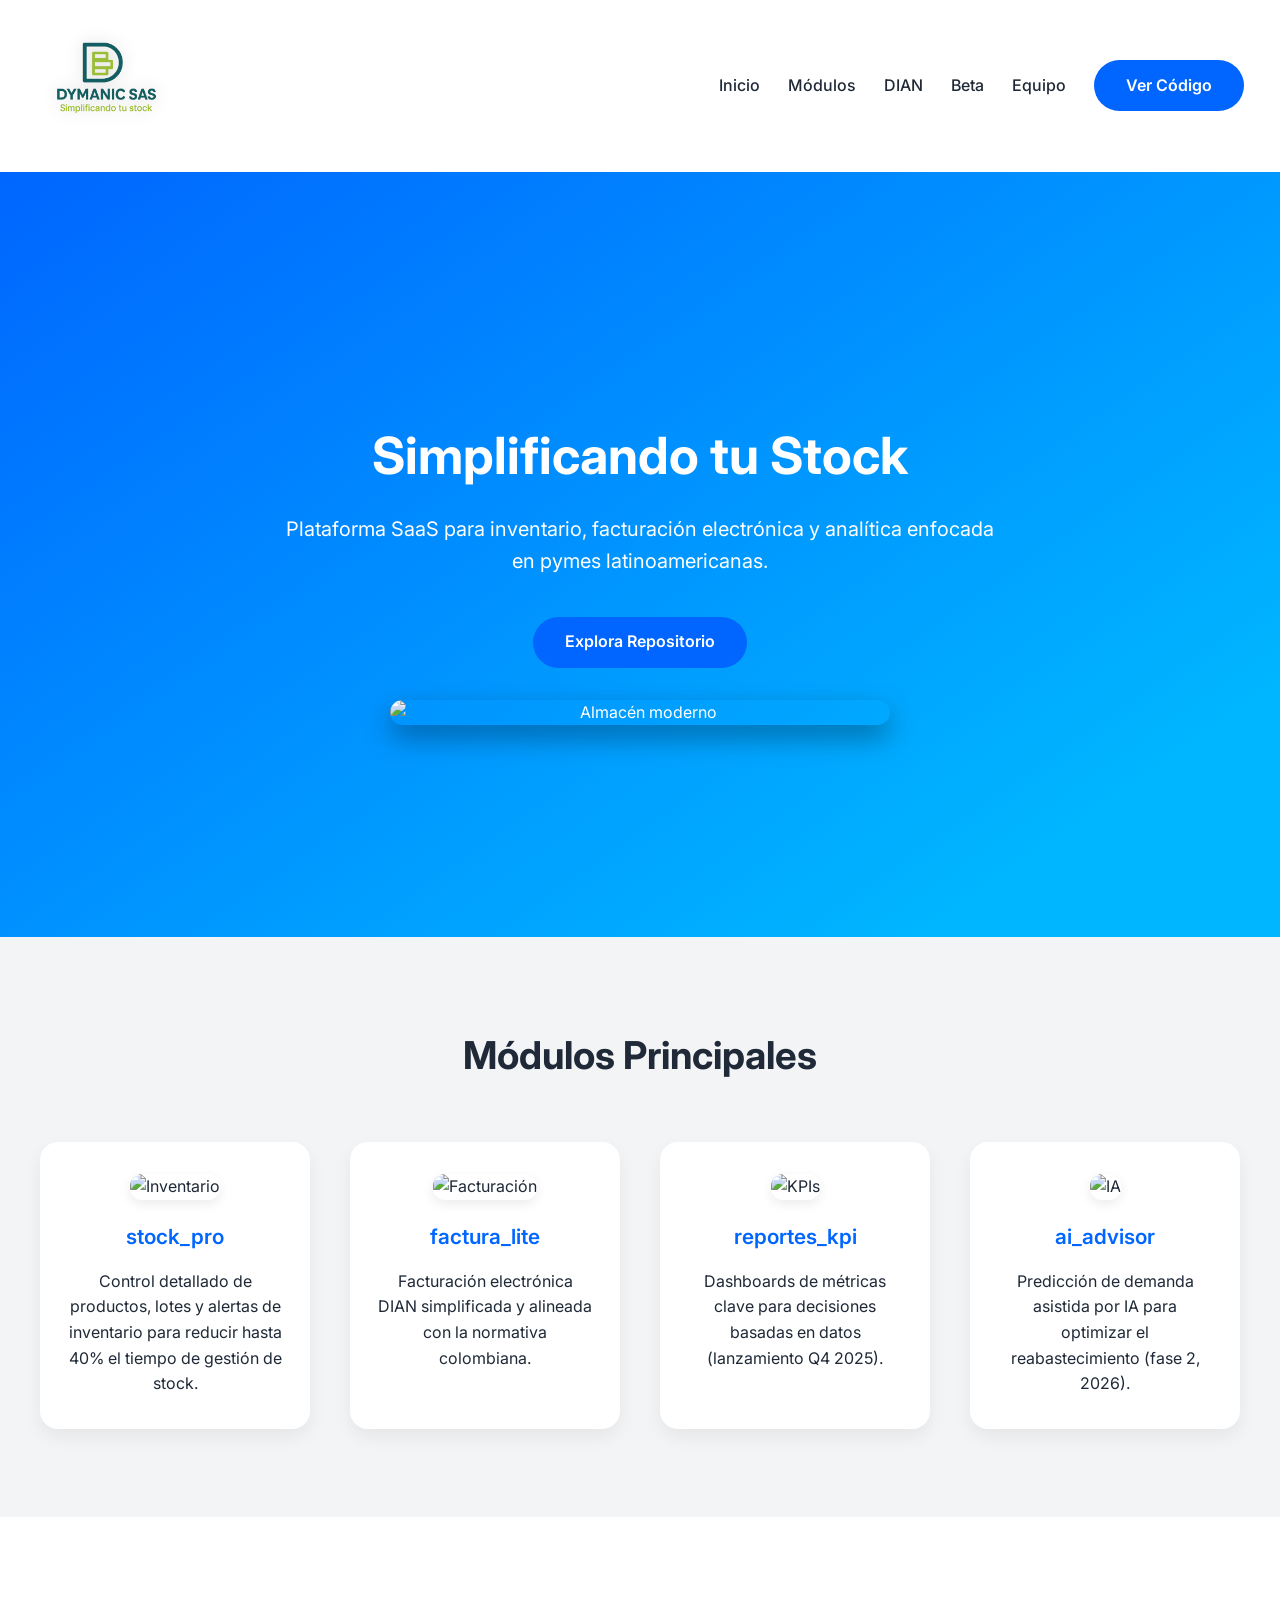
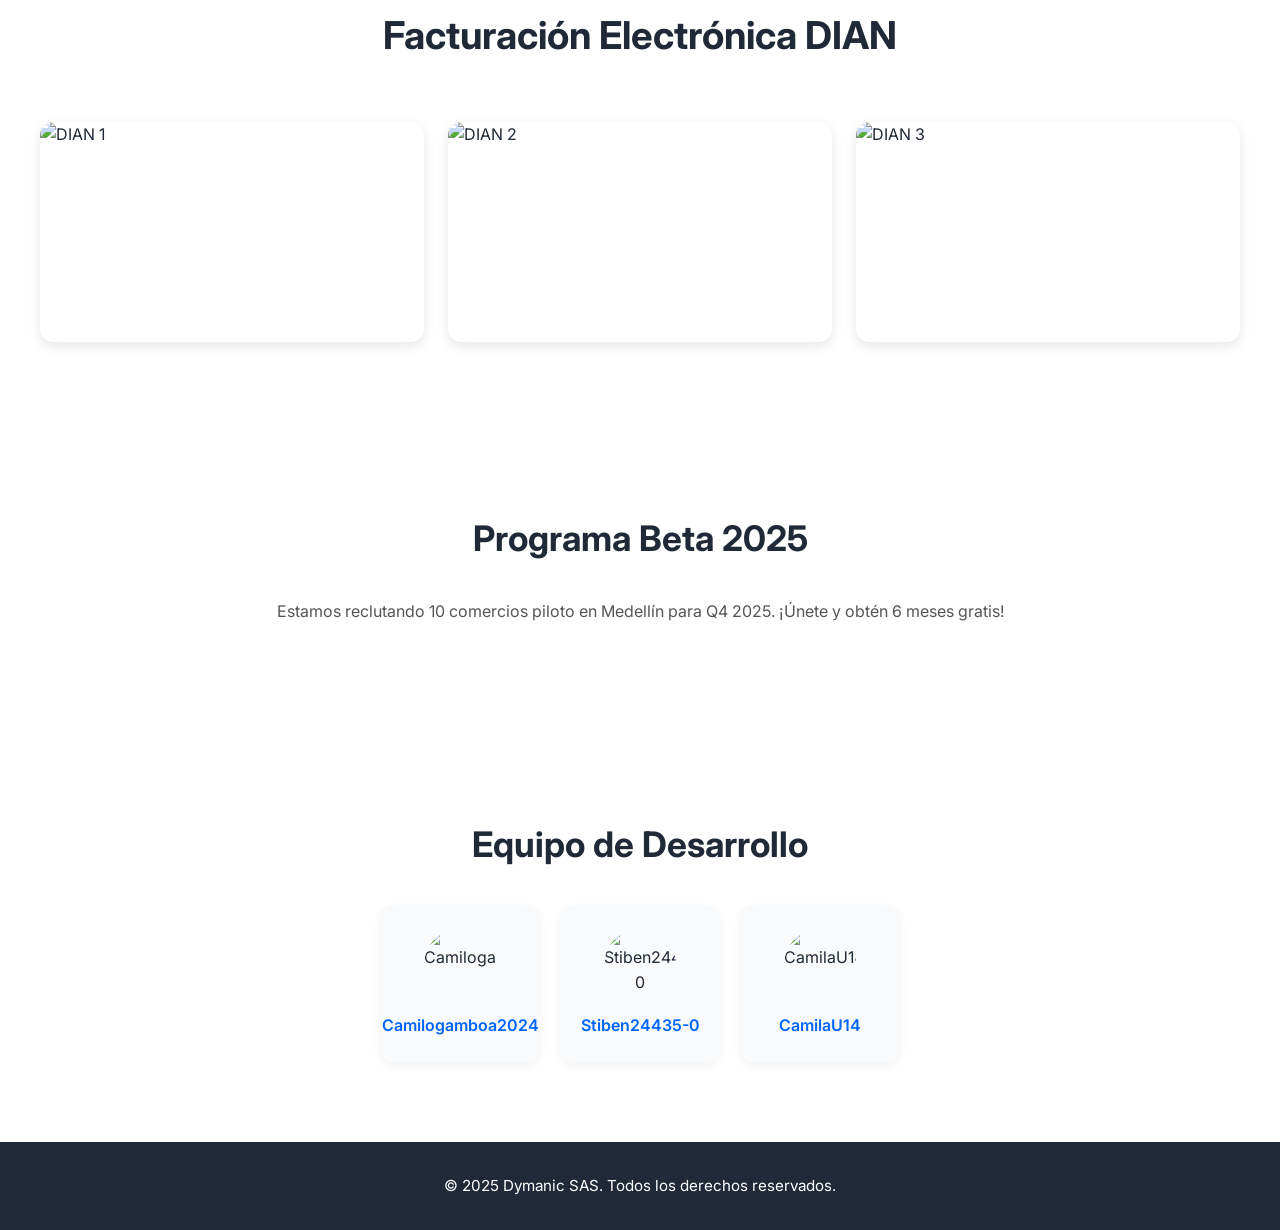
==== principal.html @ a422779e "Versión inicial de la web – despliegue en GitHub Pages" ====
<!DOCTYPE html>
<html lang="es">
<head>
  <meta charset="UTF-8" />
  <meta http-equiv="X-UA-Compatible" content="IE=edge" />
  <meta name="viewport" content="width=device-width, initial-scale=1.0" />
  <title>Dymanic SAS | Plataforma SaaS</title>
  <meta name="description" content="Inventario, facturación electrónica DIAN y analítica para pymes latinoamericanas." />

  <!-- Google Fonts -->
  <link rel="preconnect" href="https://fonts.googleapis.com" />
  <link rel="preconnect" href="https://fonts.gstatic.com" crossorigin />
  <link href="https://fonts.googleapis.com/css2?family=Inter:wght@400;500;600;700&display=swap" rel="stylesheet" />

  <!-- ==================== ESTILOS ==================== -->
  <style>
    :root {
      --primary: #0066ff;
      --primary-light: #3385ff;
      --dark: #1f2937;
      --light: #ffffff;
      --gray-50: #f9fafb;
      --gray-100: #f3f4f6;
    }

    * { margin: 0; padding: 0; box-sizing: border-box; font-family: "Inter", system-ui, sans-serif; }
    body { color: var(--dark); background: var(--light); line-height: 1.6; }

    /* ============ HEADER ============ */
    header { position: sticky; top: 0; z-index: 1000; display: flex; justify-content: space-between; align-items: center; padding: 0.75rem 2.25rem; background: var(--light); transition: box-shadow 0.3s ease; }
    header.shadow { box-shadow: 0 3px 8px rgba(0, 0, 0, 0.08); }
    .logo img { height: 140px; width: auto; filter: drop-shadow(0 0 8px rgba(0,0,0,.15)); }
    nav ul { display: flex; gap: 1.75rem; list-style: none; align-items: center; }
    nav a { text-decoration: none; color: var(--dark); font-weight: 500; transition: color 0.2s; }
    nav a:hover { color: var(--primary); }
    .btn { padding: 0.8rem 2rem; border: none; border-radius: 32px; background: var(--primary); color: var(--light); font-size: 1rem; font-weight: 600; cursor: pointer; transition: background 0.2s; text-decoration: none; display: inline-block; }
    .btn:hover { background: var(--primary-light); }
    .menu-toggle { display: none; font-size: 1.9rem; background: none; border: none; cursor: pointer; color: var(--dark); }
    @media (max-width: 768px) {
      nav { position: fixed; top: 0; right: -100%; width: 70%; height: 100%; background: var(--light); flex-direction: column; padding-top: 6rem; transition: right 0.3s; }
      nav.open { right: 0; }
      nav ul { flex-direction: column; gap: 2.2rem; }
      .menu-toggle { display: block; }
      .logo img { height: 90px; }
    }

    /* ============ HERO ============ */
    .hero { display: flex; flex-direction: column; align-items: center; justify-content: center; text-align: center; padding: 8rem 1rem 6rem; min-height: 85vh; background: linear-gradient(145deg, #0066ff 0%, #00b6ff 85%); color: var(--light); }
    .hero h1 { font-size: 3.2rem; font-weight: 700; margin-bottom: 1rem; }
    .hero p { font-size: 1.25rem; max-width: 720px; margin-bottom: 2.5rem; }
    .hero-img { max-width: 500px; width: 90%; border-radius: 16px; box-shadow: 0 12px 28px rgba(0,0,0,.35); margin-top: 2rem; }

    section { scroll-margin-top: 100px; }

    /* ============ FEATURES ============ */
    .features { padding: 5.5rem 2rem; background: var(--gray-100); }
    .features h2 { text-align: center; font-size: 2.4rem; font-weight: 700; margin-bottom: 3.5rem; }
    .features-grid { display: grid; grid-template-columns: repeat(auto-fit, minmax(260px,1fr)); gap: 2.5rem; max-width: 1200px; margin: 0 auto; }
    .card { background: var(--light); padding: 2rem 1.75rem; border-radius: 18px; box-shadow: 0 8px 18px rgba(0,0,0,.06); text-align: center; transition: transform .25s; }
    .card:hover { transform: translateY(-8px); }
    .card h3 { margin-bottom: 1rem; color: var(--primary); font-size: 1.3rem; font-weight: 600; }
    .icon { width: 80px; height: 80px; object-fit: cover; margin-bottom: 1.25rem; border-radius: 12px; box-shadow: 0 4px 12px rgba(0,0,0,.08); }

    /* ============ DIAN SHOWCASE ============ */
    #dian { padding: 5.5rem 2rem; }
    #dian h2 { text-align: center; font-size: 2.4rem; font-weight: 700; margin-bottom: 3.5rem; }
    .image-grid { display: grid; grid-template-columns: repeat(auto-fit, minmax(260px,1fr)); gap: 1.5rem; max-width: 1200px; margin: 0 auto; }
    .image-grid img { width: 100%; height: 220px; object-fit: cover; border-radius: 14px; box-shadow: 0 4px 12px rgba(0,0,0,.1); transition: transform .25s; }
    .image-grid img:hover { transform: scale(1.05); }

    /* ============ BETA & EQUIPO ============ */
    #beta { padding: 5rem 2rem; text-align: center; }
    #beta h2 { font-size: 2.2rem; font-weight: 700; margin-bottom: 2rem; }
    #beta p { max-width: 740px; margin: 0 auto 2rem; color: #555; }
    #equipo { padding: 5rem 2rem; text-align: center; }
    #equipo h2 { font-size: 2.2rem; font-weight: 700; margin-bottom: 2rem; }
    .dev-list { list-style: none; display: flex; flex-wrap: wrap; justify-content: center; gap: 1.25rem; padding: 0; margin-top: 2rem; }
    .dev-card { background: var(--gray-50); padding: 1.5rem 1rem; border-radius: 14px; width: 160px; display: flex; flex-direction: column; align-items: center; box-shadow: 0 4px 10px rgba(0,0,0,.05); transition: transform .25s; }
    .dev-card:hover { transform: translateY(-6px); }
    .dev-card img { width: 72px; height: 72px; border-radius: 50%; margin-bottom: .75rem; }
    .dev-card a { color: var(--primary); font-weight: 600; text-decoration: none; }

    /* ============ FOOTER ============ */
    footer { background: var(--dark); color: var(--light); text-align: center; padding: 2rem 1rem; font-size: .95rem; }
  </style>
</head>
<body>
  <header id="mainHeader">
    <a href="#inicio" class="logo"><img src="logo_dymanic.png" alt="Logo Dymanic SAS" /></a>
    <button class="menu-toggle" id="menuBtn">&#9776;</button>
    <nav id="mainNav">
      <ul>
        <li><a href="#inicio">Inicio</a></li>
        <li><a href="#features">Módulos</a></li>
        <li><a href="#dian">DIAN</a></li>
        <li><a href="#beta">Beta</a></li>
        <li><a href="#equipo">Equipo</a></li>
        <li><a class="btn" href="https://github.com/camilogamboa2024/dymanic-sas-piloto" target="_blank">Ver Código</a></li>
      </ul>
    </nav>
  </header>

  <section class="hero" id="inicio">
    <h1>Simplificando tu Stock</h1>
    <p>Plataforma SaaS para inventario, facturación electrónica y analítica enfocada en pymes latinoamericanas.</p>
    <a class="btn" href="https://github.com/camilogamboa2024/dymanic-sas-piloto" target="_blank">Explora Repositorio</a>
    <img class="hero-img" src="https://images.pexels.com/photos/3182830/pexels-photo-3182830.jpeg" alt="Almacén moderno" />
  </section>

  <section class="features" id="features">
    <h2>Módulos Principales</h2>
    <div class="features-grid">
      <div class="card">
        <img class="icon" src="https://images.pexels.com/photos/396554/pexels-photo-396554.jpeg" alt="Inventario" />
        <h3>stock_pro</h3>
        <p>Control detallado de productos, lotes y alertas de inventario para reducir hasta 40% el tiempo de gestión de stock.</p>
      </div>
      <div class="card">
        <img class="icon" src="https://images.pexels.com/photos/3943710/pexels-photo-3943710.jpeg" alt="Facturación" />
        <h3>factura_lite</h3>
        <p>Facturación electrónica DIAN simplificada y alineada con la normativa colombiana.</p>
      </div>
      <div class="card">
        <img class="icon" src="https://images.pexels.com/photos/669615/pexels-photo-669615.jpeg" alt="KPIs" />
        <h3>reportes_kpi</h3>
        <p>Dashboards de métricas clave para decisiones basadas en datos (lanzamiento Q4 2025).</p>
      </div>
      <div class="card">
        <img class="icon" src="https://images.pexels.com/photos/1581095/pexels-photo-1581095.jpeg" alt="IA" />
        <h3>ai_advisor</h3>
        <p>Predicción de demanda asistida por IA para optimizar el reabastecimiento (fase 2, 2026).</p>
      </div>
    </div>
  </section>

  <section id="dian">
    <h2>Facturación Electrónica DIAN</h2>
    <div class="image-grid">
      <img src="https://images.pexels.com/photos/669986/pexels-photo-669986.jpeg" alt="DIAN 1" />
      <img src="https://images.pexels.com/photos/4956466/pexels-photo-4956466.jpeg" alt="DIAN 2" />
      <img src="https://images.pexels.com/photos/5189411/pexels-photo-5189411.jpeg" alt="DIAN 3" />
    </div>
  </section>

  <section id="beta">
    <h2>Programa Beta 2025</h2>
    <p>Estamos reclutando 10 comercios piloto en Medellín para Q4 2025. ¡Únete y obtén 6 meses gratis!</p>
  </section>

  <section class="section" id="equipo">
    <h2>Equipo de Desarrollo</h2>
    <ul class="dev-list">
      <li class="dev-card">
        <img src="https://github.com/camilogamboa2024.png" alt="Camilogamboa2024" />
        <a href="https://github.com/camilogamboa2024" target="_blank">Camilogamboa2024</a>
      </li>
      <li class="dev-card">
        <img src="https://github.com/Stiben24435-0.png" alt="Stiben24435-0" />
        <a href="https://github.com/Stiben24435-0" target="_blank">Stiben24435-0</a>
      </li>
      <li class="dev-card">
        <img src="https://github.com/CamilaU14.png" alt="CamilaU14" />
        <a href="https://github.com/CamilaU14" target="_blank">CamilaU14</a>
      </li>
    </ul>
  </section>

  <footer>
    &copy; 2025 Dymanic SAS. Todos los derechos reservados.
  </footer>

  <script>
    const menuBtn = document.getElementById("menuBtn");
    const mainNav = document.getElementById("mainNav");
    menuBtn.addEventListener("click", () => mainNav.classList.toggle("open"));
    const headerEl = document.getElementById("mainHeader");
    window.addEventListener("scroll", () => headerEl.classList.toggle("shadow", window.scrollY > 10));
  </script>
</body>
</html>
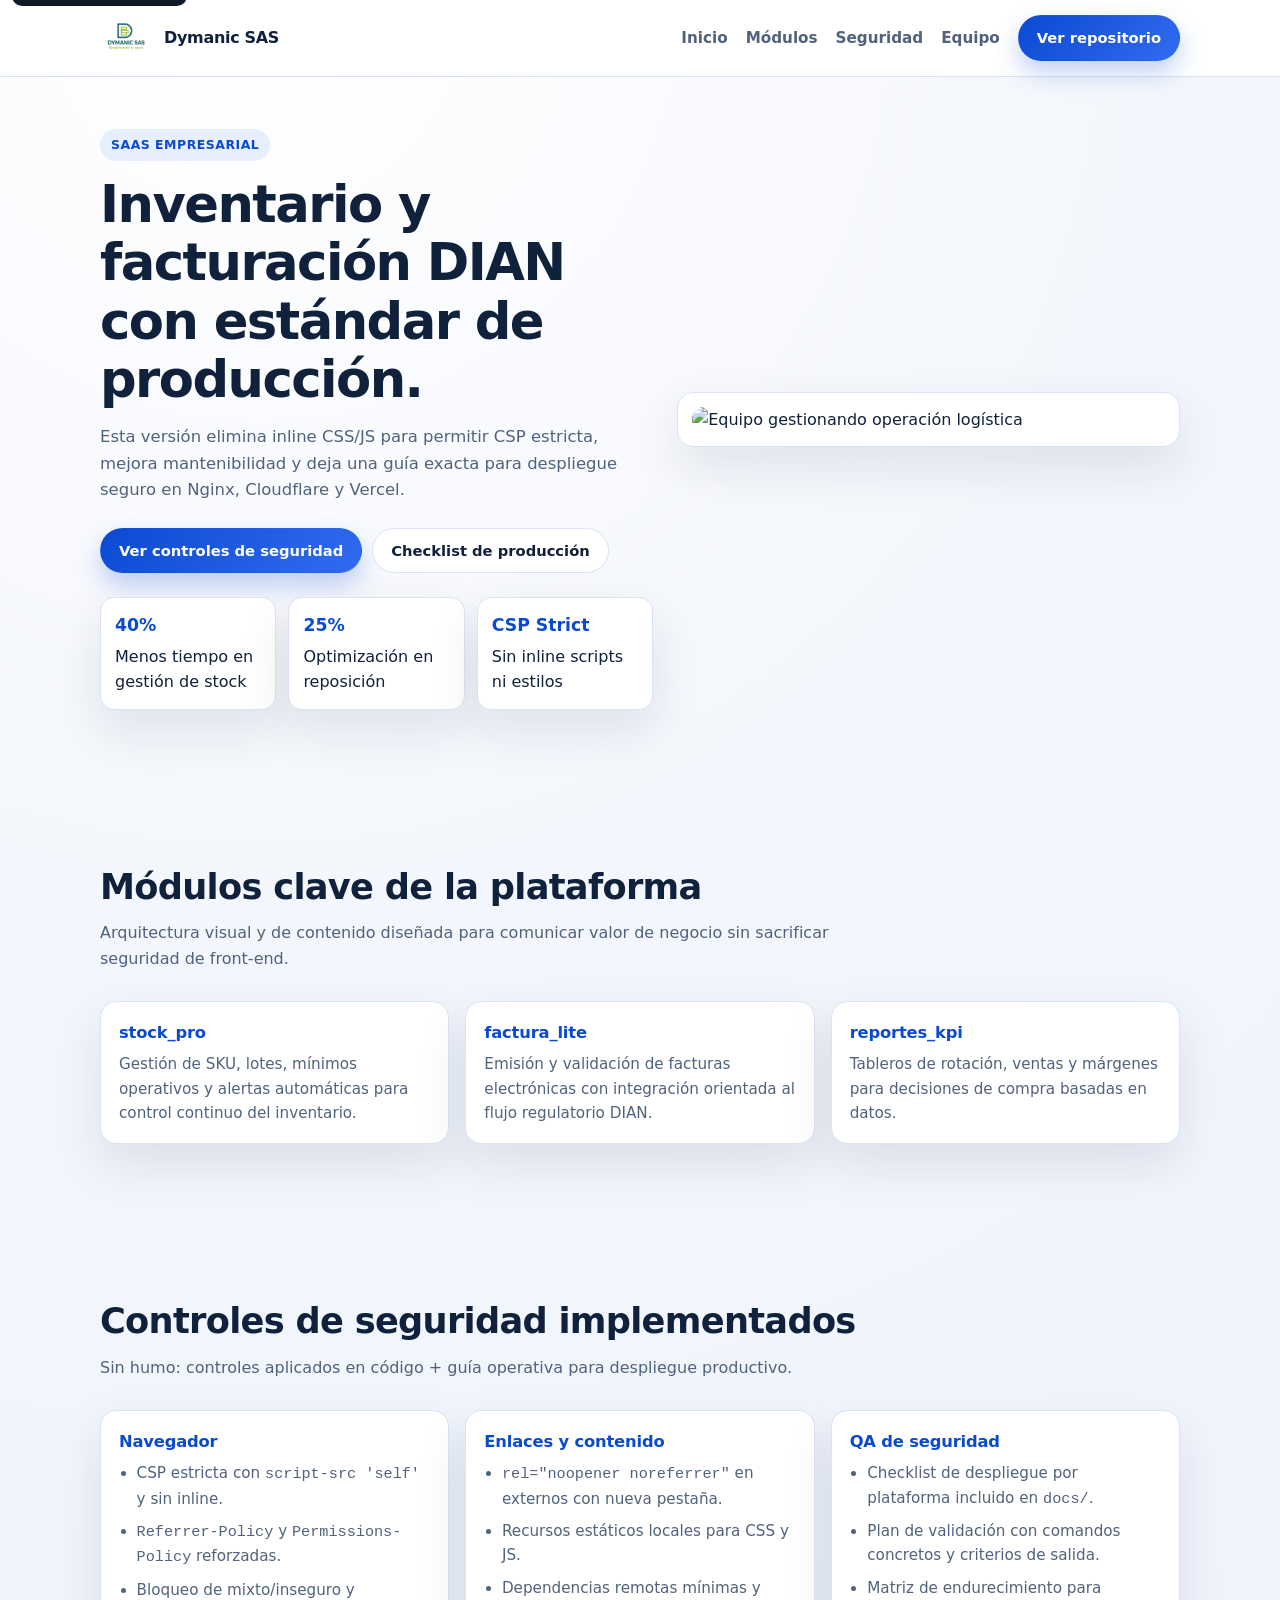
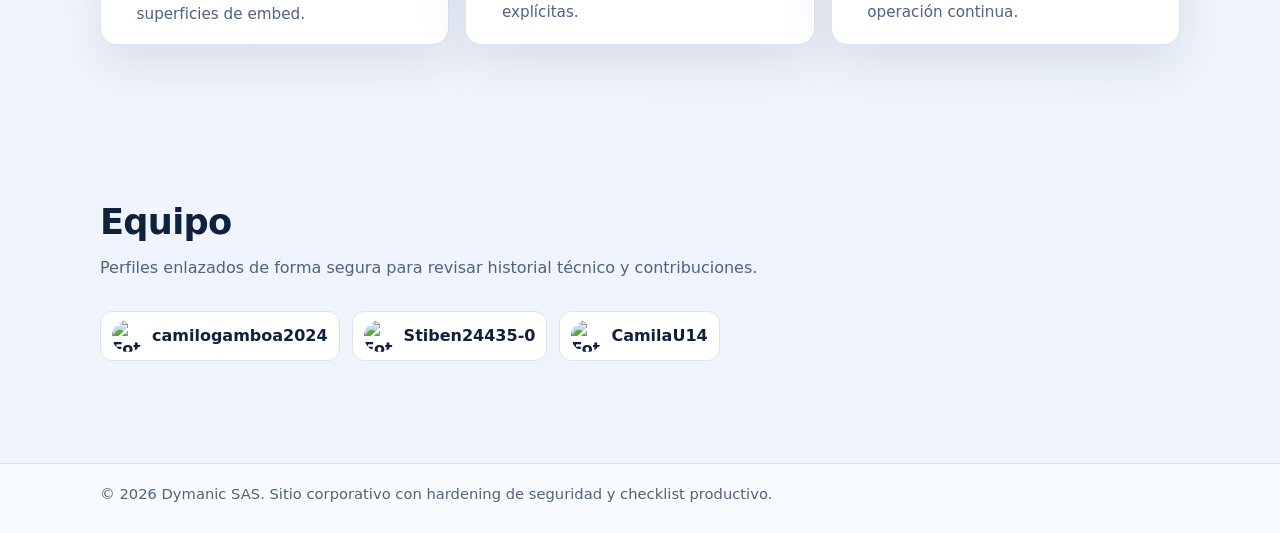
==== commit 707a0b80: "Endurecimiento nivel producción con CSP estricta y checklist de despliegue" ====
--- a/principal.html
+++ b/principal.html
@@ -4,177 +4,133 @@
   <meta charset="UTF-8" />
   <meta http-equiv="X-UA-Compatible" content="IE=edge" />
   <meta name="viewport" content="width=device-width, initial-scale=1.0" />
-  <title>Dymanic SAS | Plataforma SaaS</title>
-  <meta name="description" content="Inventario, facturación electrónica DIAN y analítica para pymes latinoamericanas." />
+  <title>Dymanic SAS | Plataforma empresarial para inventario y facturación</title>
+  <meta name="description" content="Dymanic SAS centraliza inventario, facturación electrónica DIAN y analítica con foco empresarial para pymes de Latinoamérica." />
+  <meta name="color-scheme" content="light" />
 
-  <!-- Google Fonts -->
+  <!-- CSP estricta sin inline JS/CSS -->
+  <meta http-equiv="Content-Security-Policy" content="default-src 'self'; script-src 'self'; style-src 'self' https://fonts.googleapis.com; img-src 'self' https://images.pexels.com https://github.com data:; font-src https://fonts.gstatic.com; connect-src 'self'; frame-ancestors 'none'; object-src 'none'; base-uri 'self'; form-action 'self'; upgrade-insecure-requests; block-all-mixed-content" />
+  <meta http-equiv="Referrer-Policy" content="strict-origin-when-cross-origin" />
+  <meta http-equiv="Permissions-Policy" content="accelerometer=(), autoplay=(), camera=(), display-capture=(), geolocation=(), gyroscope=(), magnetometer=(), microphone=(), payment=(), usb=(), xr-spatial-tracking=()" />
+
   <link rel="preconnect" href="https://fonts.googleapis.com" />
   <link rel="preconnect" href="https://fonts.gstatic.com" crossorigin />
-  <link href="https://fonts.googleapis.com/css2?family=Inter:wght@400;500;600;700&display=swap" rel="stylesheet" />
-
-  <!-- ==================== ESTILOS ==================== -->
-  <style>
-    :root {
-      --primary: #0066ff;
-      --primary-light: #3385ff;
-      --dark: #1f2937;
-      --light: #ffffff;
-      --gray-50: #f9fafb;
-      --gray-100: #f3f4f6;
-    }
-
-    * { margin: 0; padding: 0; box-sizing: border-box; font-family: "Inter", system-ui, sans-serif; }
-    body { color: var(--dark); background: var(--light); line-height: 1.6; }
-
-    /* ============ HEADER ============ */
-    header { position: sticky; top: 0; z-index: 1000; display: flex; justify-content: space-between; align-items: center; padding: 0.75rem 2.25rem; background: var(--light); transition: box-shadow 0.3s ease; }
-    header.shadow { box-shadow: 0 3px 8px rgba(0, 0, 0, 0.08); }
-    .logo img { height: 140px; width: auto; filter: drop-shadow(0 0 8px rgba(0,0,0,.15)); }
-    nav ul { display: flex; gap: 1.75rem; list-style: none; align-items: center; }
-    nav a { text-decoration: none; color: var(--dark); font-weight: 500; transition: color 0.2s; }
-    nav a:hover { color: var(--primary); }
-    .btn { padding: 0.8rem 2rem; border: none; border-radius: 32px; background: var(--primary); color: var(--light); font-size: 1rem; font-weight: 600; cursor: pointer; transition: background 0.2s; text-decoration: none; display: inline-block; }
-    .btn:hover { background: var(--primary-light); }
-    .menu-toggle { display: none; font-size: 1.9rem; background: none; border: none; cursor: pointer; color: var(--dark); }
-    @media (max-width: 768px) {
-      nav { position: fixed; top: 0; right: -100%; width: 70%; height: 100%; background: var(--light); flex-direction: column; padding-top: 6rem; transition: right 0.3s; }
-      nav.open { right: 0; }
-      nav ul { flex-direction: column; gap: 2.2rem; }
-      .menu-toggle { display: block; }
-      .logo img { height: 90px; }
-    }
-
-    /* ============ HERO ============ */
-    .hero { display: flex; flex-direction: column; align-items: center; justify-content: center; text-align: center; padding: 8rem 1rem 6rem; min-height: 85vh; background: linear-gradient(145deg, #0066ff 0%, #00b6ff 85%); color: var(--light); }
-    .hero h1 { font-size: 3.2rem; font-weight: 700; margin-bottom: 1rem; }
-    .hero p { font-size: 1.25rem; max-width: 720px; margin-bottom: 2.5rem; }
-    .hero-img { max-width: 500px; width: 90%; border-radius: 16px; box-shadow: 0 12px 28px rgba(0,0,0,.35); margin-top: 2rem; }
-
-    section { scroll-margin-top: 100px; }
-
-    /* ============ FEATURES ============ */
-    .features { padding: 5.5rem 2rem; background: var(--gray-100); }
-    .features h2 { text-align: center; font-size: 2.4rem; font-weight: 700; margin-bottom: 3.5rem; }
-    .features-grid { display: grid; grid-template-columns: repeat(auto-fit, minmax(260px,1fr)); gap: 2.5rem; max-width: 1200px; margin: 0 auto; }
-    .card { background: var(--light); padding: 2rem 1.75rem; border-radius: 18px; box-shadow: 0 8px 18px rgba(0,0,0,.06); text-align: center; transition: transform .25s; }
-    .card:hover { transform: translateY(-8px); }
-    .card h3 { margin-bottom: 1rem; color: var(--primary); font-size: 1.3rem; font-weight: 600; }
-    .icon { width: 80px; height: 80px; object-fit: cover; margin-bottom: 1.25rem; border-radius: 12px; box-shadow: 0 4px 12px rgba(0,0,0,.08); }
-
-    /* ============ DIAN SHOWCASE ============ */
-    #dian { padding: 5.5rem 2rem; }
-    #dian h2 { text-align: center; font-size: 2.4rem; font-weight: 700; margin-bottom: 3.5rem; }
-    .image-grid { display: grid; grid-template-columns: repeat(auto-fit, minmax(260px,1fr)); gap: 1.5rem; max-width: 1200px; margin: 0 auto; }
-    .image-grid img { width: 100%; height: 220px; object-fit: cover; border-radius: 14px; box-shadow: 0 4px 12px rgba(0,0,0,.1); transition: transform .25s; }
-    .image-grid img:hover { transform: scale(1.05); }
-
-    /* ============ BETA & EQUIPO ============ */
-    #beta { padding: 5rem 2rem; text-align: center; }
-    #beta h2 { font-size: 2.2rem; font-weight: 700; margin-bottom: 2rem; }
-    #beta p { max-width: 740px; margin: 0 auto 2rem; color: #555; }
-    #equipo { padding: 5rem 2rem; text-align: center; }
-    #equipo h2 { font-size: 2.2rem; font-weight: 700; margin-bottom: 2rem; }
-    .dev-list { list-style: none; display: flex; flex-wrap: wrap; justify-content: center; gap: 1.25rem; padding: 0; margin-top: 2rem; }
-    .dev-card { background: var(--gray-50); padding: 1.5rem 1rem; border-radius: 14px; width: 160px; display: flex; flex-direction: column; align-items: center; box-shadow: 0 4px 10px rgba(0,0,0,.05); transition: transform .25s; }
-    .dev-card:hover { transform: translateY(-6px); }
-    .dev-card img { width: 72px; height: 72px; border-radius: 50%; margin-bottom: .75rem; }
-    .dev-card a { color: var(--primary); font-weight: 600; text-decoration: none; }
-
-    /* ============ FOOTER ============ */
-    footer { background: var(--dark); color: var(--light); text-align: center; padding: 2rem 1rem; font-size: .95rem; }
-  </style>
+  <link href="https://fonts.googleapis.com/css2?family=Inter:wght@400;500;600;700;800&display=swap" rel="stylesheet" />
+  <link rel="stylesheet" href="assets/css/main.css" />
 </head>
 <body>
-  <header id="mainHeader">
-    <a href="#inicio" class="logo"><img src="logo_dymanic.png" alt="Logo Dymanic SAS" /></a>
-    <button class="menu-toggle" id="menuBtn">&#9776;</button>
-    <nav id="mainNav">
-      <ul>
-        <li><a href="#inicio">Inicio</a></li>
-        <li><a href="#features">Módulos</a></li>
-        <li><a href="#dian">DIAN</a></li>
-        <li><a href="#beta">Beta</a></li>
-        <li><a href="#equipo">Equipo</a></li>
-        <li><a class="btn" href="https://github.com/camilogamboa2024/dymanic-sas-piloto" target="_blank">Ver Código</a></li>
-      </ul>
-    </nav>
+  <a class="skip-link" href="#contenido">Saltar al contenido</a>
+
+  <header id="mainHeader" aria-label="Barra principal">
+    <div class="nav-wrap">
+      <a href="#inicio" class="brand" aria-label="Dymanic SAS, ir al inicio">
+        <img src="logo_dymanic.png" alt="Logo Dymanic SAS" />
+        <span>Dymanic SAS</span>
+      </a>
+
+      <button class="menu-toggle" id="menuBtn" type="button" aria-expanded="false" aria-controls="mainNav" aria-label="Abrir menú">☰</button>
+
+      <nav id="mainNav" aria-label="Navegación principal">
+        <ul>
+          <li><a href="#inicio">Inicio</a></li>
+          <li><a href="#modulos">Módulos</a></li>
+          <li><a href="#seguridad">Seguridad</a></li>
+          <li><a href="#equipo">Equipo</a></li>
+          <li>
+            <a class="btn btn-primary" href="https://github.com/camilogamboa2024/dymanic-sas-piloto" target="_blank" rel="noopener noreferrer">Ver repositorio</a>
+          </li>
+        </ul>
+      </nav>
+    </div>
   </header>
 
-  <section class="hero" id="inicio">
-    <h1>Simplificando tu Stock</h1>
-    <p>Plataforma SaaS para inventario, facturación electrónica y analítica enfocada en pymes latinoamericanas.</p>
-    <a class="btn" href="https://github.com/camilogamboa2024/dymanic-sas-piloto" target="_blank">Explora Repositorio</a>
-    <img class="hero-img" src="https://images.pexels.com/photos/3182830/pexels-photo-3182830.jpeg" alt="Almacén moderno" />
-  </section>
+  <main id="contenido">
+    <section class="section hero" id="inicio">
+      <div>
+        <span class="badge">SaaS Empresarial</span>
+        <h1>Inventario y facturación DIAN con estándar de producción.</h1>
+        <p class="lead">Esta versión elimina inline CSS/JS para permitir CSP estricta, mejora mantenibilidad y deja una guía exacta para despliegue seguro en Nginx, Cloudflare y Vercel.</p>
+        <div class="hero-cta">
+          <a class="btn btn-primary" href="#seguridad">Ver controles de seguridad</a>
+          <a class="btn btn-outline" href="docs/SECURITY_PRODUCTION_CHECKLIST.md">Checklist de producción</a>
+        </div>
+        <div class="stats" aria-label="Indicadores de valor">
+          <article class="stat"><strong>40%</strong><span>Menos tiempo en gestión de stock</span></article>
+          <article class="stat"><strong>25%</strong><span>Optimización en reposición</span></article>
+          <article class="stat"><strong>CSP Strict</strong><span>Sin inline scripts ni estilos</span></article>
+        </div>
+      </div>
 
-  <section class="features" id="features">
-    <h2>Módulos Principales</h2>
-    <div class="features-grid">
-      <div class="card">
-        <img class="icon" src="https://images.pexels.com/photos/396554/pexels-photo-396554.jpeg" alt="Inventario" />
-        <h3>stock_pro</h3>
-        <p>Control detallado de productos, lotes y alertas de inventario para reducir hasta 40% el tiempo de gestión de stock.</p>
+      <aside class="hero-card" aria-label="Imagen de operación logística">
+        <img src="https://images.pexels.com/photos/3182830/pexels-photo-3182830.jpeg" alt="Equipo gestionando operación logística" loading="eager" decoding="async" />
+      </aside>
+    </section>
+
+    <section class="section" id="modulos">
+      <h2>Módulos clave de la plataforma</h2>
+      <p class="subtitle">Arquitectura visual y de contenido diseñada para comunicar valor de negocio sin sacrificar seguridad de front-end.</p>
+      <div class="grid-3">
+        <article class="panel">
+          <h3>stock_pro</h3>
+          <p>Gestión de SKU, lotes, mínimos operativos y alertas automáticas para control continuo del inventario.</p>
+        </article>
+        <article class="panel">
+          <h3>factura_lite</h3>
+          <p>Emisión y validación de facturas electrónicas con integración orientada al flujo regulatorio DIAN.</p>
+        </article>
+        <article class="panel">
+          <h3>reportes_kpi</h3>
+          <p>Tableros de rotación, ventas y márgenes para decisiones de compra basadas en datos.</p>
+        </article>
       </div>
-      <div class="card">
-        <img class="icon" src="https://images.pexels.com/photos/3943710/pexels-photo-3943710.jpeg" alt="Facturación" />
-        <h3>factura_lite</h3>
-        <p>Facturación electrónica DIAN simplificada y alineada con la normativa colombiana.</p>
+    </section>
+
+    <section class="section" id="seguridad">
+      <h2>Controles de seguridad implementados</h2>
+      <p class="subtitle">Sin humo: controles aplicados en código + guía operativa para despliegue productivo.</p>
+      <div class="grid-3">
+        <article class="panel">
+          <h3>Navegador</h3>
+          <ul class="security-list">
+            <li>CSP estricta con <code>script-src 'self'</code> y sin inline.</li>
+            <li><code>Referrer-Policy</code> y <code>Permissions-Policy</code> reforzadas.</li>
+            <li>Bloqueo de mixto/inseguro y superficies de embed.</li>
+          </ul>
+        </article>
+        <article class="panel">
+          <h3>Enlaces y contenido</h3>
+          <ul class="security-list">
+            <li><code>rel="noopener noreferrer"</code> en externos con nueva pestaña.</li>
+            <li>Recursos estáticos locales para CSS y JS.</li>
+            <li>Dependencias remotas mínimas y explícitas.</li>
+          </ul>
+        </article>
+        <article class="panel">
+          <h3>QA de seguridad</h3>
+          <ul class="security-list">
+            <li>Checklist de despliegue por plataforma incluido en <code>docs/</code>.</li>
+            <li>Plan de validación con comandos concretos y criterios de salida.</li>
+            <li>Matriz de endurecimiento para operación continua.</li>
+          </ul>
+        </article>
       </div>
-      <div class="card">
-        <img class="icon" src="https://images.pexels.com/photos/669615/pexels-photo-669615.jpeg" alt="KPIs" />
-        <h3>reportes_kpi</h3>
-        <p>Dashboards de métricas clave para decisiones basadas en datos (lanzamiento Q4 2025).</p>
+    </section>
+
+    <section class="section" id="equipo">
+      <h2>Equipo</h2>
+      <p class="subtitle">Perfiles enlazados de forma segura para revisar historial técnico y contribuciones.</p>
+      <div class="team">
+        <a class="member" href="https://github.com/camilogamboa2024" target="_blank" rel="noopener noreferrer"><img src="https://github.com/camilogamboa2024.png" alt="Foto de camilogamboa2024" loading="lazy" decoding="async" />camilogamboa2024</a>
+        <a class="member" href="https://github.com/Stiben24435-0" target="_blank" rel="noopener noreferrer"><img src="https://github.com/Stiben24435-0.png" alt="Foto de Stiben24435-0" loading="lazy" decoding="async" />Stiben24435-0</a>
+        <a class="member" href="https://github.com/CamilaU14" target="_blank" rel="noopener noreferrer"><img src="https://github.com/CamilaU14.png" alt="Foto de CamilaU14" loading="lazy" decoding="async" />CamilaU14</a>
       </div>
-      <div class="card">
-        <img class="icon" src="https://images.pexels.com/photos/1581095/pexels-photo-1581095.jpeg" alt="IA" />
-        <h3>ai_advisor</h3>
-        <p>Predicción de demanda asistida por IA para optimizar el reabastecimiento (fase 2, 2026).</p>
-      </div>
-    </div>
-  </section>
-
-  <section id="dian">
-    <h2>Facturación Electrónica DIAN</h2>
-    <div class="image-grid">
-      <img src="https://images.pexels.com/photos/669986/pexels-photo-669986.jpeg" alt="DIAN 1" />
-      <img src="https://images.pexels.com/photos/4956466/pexels-photo-4956466.jpeg" alt="DIAN 2" />
-      <img src="https://images.pexels.com/photos/5189411/pexels-photo-5189411.jpeg" alt="DIAN 3" />
-    </div>
-  </section>
-
-  <section id="beta">
-    <h2>Programa Beta 2025</h2>
-    <p>Estamos reclutando 10 comercios piloto en Medellín para Q4 2025. ¡Únete y obtén 6 meses gratis!</p>
-  </section>
-
-  <section class="section" id="equipo">
-    <h2>Equipo de Desarrollo</h2>
-    <ul class="dev-list">
-      <li class="dev-card">
-        <img src="https://github.com/camilogamboa2024.png" alt="Camilogamboa2024" />
-        <a href="https://github.com/camilogamboa2024" target="_blank">Camilogamboa2024</a>
-      </li>
-      <li class="dev-card">
-        <img src="https://github.com/Stiben24435-0.png" alt="Stiben24435-0" />
-        <a href="https://github.com/Stiben24435-0" target="_blank">Stiben24435-0</a>
-      </li>
-      <li class="dev-card">
-        <img src="https://github.com/CamilaU14.png" alt="CamilaU14" />
-        <a href="https://github.com/CamilaU14" target="_blank">CamilaU14</a>
-      </li>
-    </ul>
-  </section>
+    </section>
+  </main>
 
   <footer>
-    &copy; 2025 Dymanic SAS. Todos los derechos reservados.
+    <div class="footer-wrap">© 2026 Dymanic SAS. Sitio corporativo con hardening de seguridad y checklist productivo.</div>
   </footer>
 
-  <script>
-    const menuBtn = document.getElementById("menuBtn");
-    const mainNav = document.getElementById("mainNav");
-    menuBtn.addEventListener("click", () => mainNav.classList.toggle("open"));
-    const headerEl = document.getElementById("mainHeader");
-    window.addEventListener("scroll", () => headerEl.classList.toggle("shadow", window.scrollY > 10));
-  </script>
+  <script src="assets/js/main.js" defer></script>
 </body>
 </html>
--- a/assets/css/main.css
+++ b/assets/css/main.css
@@ -0,0 +1,290 @@
+:root {
+  --bg: #f3f6fc;
+  --surface: #ffffff;
+  --text: #10213c;
+  --muted: #50627d;
+  --line: #d9e3f3;
+  --primary: #0a4ad1;
+  --primary-2: #326bf0;
+  --radius: 16px;
+  --shadow: 0 20px 50px rgba(16, 33, 60, 0.10);
+}
+
+* { box-sizing: border-box; margin: 0; padding: 0; }
+
+body {
+  font-family: "Inter", system-ui, -apple-system, sans-serif;
+  color: var(--text);
+  background: radial-gradient(circle at 20% 0%, #ffffff 0%, var(--bg) 40%, #eef3fd 100%);
+  line-height: 1.6;
+}
+
+a { color: inherit; }
+
+.skip-link {
+  position: absolute;
+  top: -40px;
+  left: 12px;
+  z-index: 2000;
+  background: #111827;
+  color: #fff;
+  padding: 10px 12px;
+  border-radius: 10px;
+  text-decoration: none;
+}
+.skip-link:focus { top: 12px; }
+
+header {
+  position: sticky;
+  top: 0;
+  z-index: 1000;
+  backdrop-filter: blur(8px);
+  background: rgba(255, 255, 255, 0.92);
+  border-bottom: 1px solid var(--line);
+}
+
+.nav-wrap {
+  max-width: 1120px;
+  margin: 0 auto;
+  padding: 12px 20px;
+  display: flex;
+  justify-content: space-between;
+  align-items: center;
+  gap: 18px;
+}
+
+.brand {
+  display: inline-flex;
+  align-items: center;
+  gap: 12px;
+  text-decoration: none;
+  font-weight: 800;
+  letter-spacing: -0.02em;
+}
+.brand img { height: 52px; width: auto; }
+
+nav ul {
+  list-style: none;
+  display: flex;
+  align-items: center;
+  gap: 18px;
+}
+
+nav a {
+  text-decoration: none;
+  color: var(--muted);
+  font-weight: 600;
+  font-size: 0.95rem;
+}
+nav a:hover,
+nav a:focus-visible { color: var(--primary); }
+
+.btn {
+  border: 1px solid transparent;
+  border-radius: 999px;
+  text-decoration: none;
+  font-weight: 700;
+  font-size: 0.92rem;
+  display: inline-flex;
+  align-items: center;
+  justify-content: center;
+  padding: 10px 18px;
+  transition: all .2s ease;
+}
+
+.btn-primary {
+  color: #fff;
+  background: linear-gradient(135deg, var(--primary), var(--primary-2));
+  box-shadow: 0 12px 25px rgba(10, 74, 209, 0.25);
+}
+.btn-primary:hover { transform: translateY(-1px); }
+
+.btn-outline {
+  border-color: var(--line);
+  color: var(--text);
+  background: #fff;
+}
+
+.menu-toggle {
+  display: none;
+  background: none;
+  border: none;
+  font-size: 1.6rem;
+  color: var(--text);
+  cursor: pointer;
+}
+
+.section {
+  max-width: 1120px;
+  margin: 0 auto;
+  padding: 78px 20px;
+  scroll-margin-top: 90px;
+}
+
+.hero {
+  display: grid;
+  grid-template-columns: 1.1fr 1fr;
+  gap: 24px;
+  align-items: center;
+  padding-top: 52px;
+}
+
+.badge {
+  display: inline-block;
+  font-size: 0.78rem;
+  background: #e7eefc;
+  color: var(--primary);
+  padding: 6px 11px;
+  border-radius: 999px;
+  margin-bottom: 14px;
+  font-weight: 700;
+  text-transform: uppercase;
+  letter-spacing: 0.04em;
+}
+
+h1 {
+  font-size: clamp(2rem, 4vw, 3.35rem);
+  line-height: 1.14;
+  letter-spacing: -0.03em;
+  margin-bottom: 16px;
+}
+
+.lead {
+  color: var(--muted);
+  max-width: 640px;
+  margin-bottom: 24px;
+  font-size: 1.03rem;
+}
+
+.hero-cta {
+  display: flex;
+  flex-wrap: wrap;
+  gap: 10px;
+  margin-bottom: 24px;
+}
+
+.stats {
+  display: grid;
+  grid-template-columns: repeat(3, minmax(120px, 1fr));
+  gap: 12px;
+}
+
+.stat {
+  background: var(--surface);
+  border: 1px solid var(--line);
+  border-radius: 14px;
+  padding: 14px;
+  box-shadow: var(--shadow);
+}
+.stat strong {
+  display: block;
+  font-size: 1.08rem;
+  margin-bottom: 4px;
+  color: var(--primary);
+}
+
+.hero-card {
+  background: var(--surface);
+  border: 1px solid var(--line);
+  border-radius: var(--radius);
+  padding: 14px;
+  box-shadow: var(--shadow);
+}
+.hero-card img {
+  width: 100%;
+  border-radius: 12px;
+  max-height: 390px;
+  object-fit: cover;
+}
+
+h2 {
+  font-size: clamp(1.55rem, 2.8vw, 2.2rem);
+  line-height: 1.2;
+  letter-spacing: -0.02em;
+  margin-bottom: 12px;
+}
+
+.subtitle {
+  color: var(--muted);
+  margin-bottom: 30px;
+  max-width: 760px;
+}
+
+.grid-3 {
+  display: grid;
+  grid-template-columns: repeat(auto-fit, minmax(240px, 1fr));
+  gap: 16px;
+}
+
+.panel {
+  background: var(--surface);
+  border: 1px solid var(--line);
+  border-radius: var(--radius);
+  padding: 18px;
+  box-shadow: var(--shadow);
+}
+
+.panel h3 {
+  margin-bottom: 6px;
+  color: var(--primary);
+  font-size: 1.02rem;
+  letter-spacing: -0.01em;
+}
+
+.panel p,
+.panel li {
+  color: var(--muted);
+  font-size: 0.95rem;
+}
+
+.security-list { padding-left: 1.1rem; }
+.security-list li + li { margin-top: 8px; }
+
+.team { display: flex; flex-wrap: wrap; gap: 12px; }
+.member {
+  background: var(--surface);
+  border: 1px solid var(--line);
+  border-radius: 12px;
+  padding: 8px 11px;
+  display: inline-flex;
+  align-items: center;
+  gap: 8px;
+  text-decoration: none;
+  font-weight: 600;
+}
+.member img { width: 32px; height: 32px; border-radius: 50%; }
+
+footer {
+  margin-top: 24px;
+  border-top: 1px solid var(--line);
+  background: #f7faff;
+}
+.footer-wrap {
+  max-width: 1120px;
+  margin: 0 auto;
+  padding: 18px 20px 30px;
+  color: var(--muted);
+  font-size: 0.92rem;
+}
+
+@media (max-width: 900px) {
+  .hero { grid-template-columns: 1fr; }
+  .hero-card { order: -1; }
+  .stats { grid-template-columns: 1fr; }
+}
+
+@media (max-width: 760px) {
+  .menu-toggle { display: block; }
+  nav {
+    position: fixed;
+    inset: 0 0 0 35%;
+    background: rgba(255, 255, 255, 0.98);
+    backdrop-filter: blur(6px);
+    transform: translateX(100%);
+    transition: transform .25s ease;
+    border-left: 1px solid var(--line);
+    padding: 84px 22px 22px;
+  }
+  nav.open { transform: translateX(0); }
+  nav ul { flex-direction: column; align-items: flex-start; }
+}
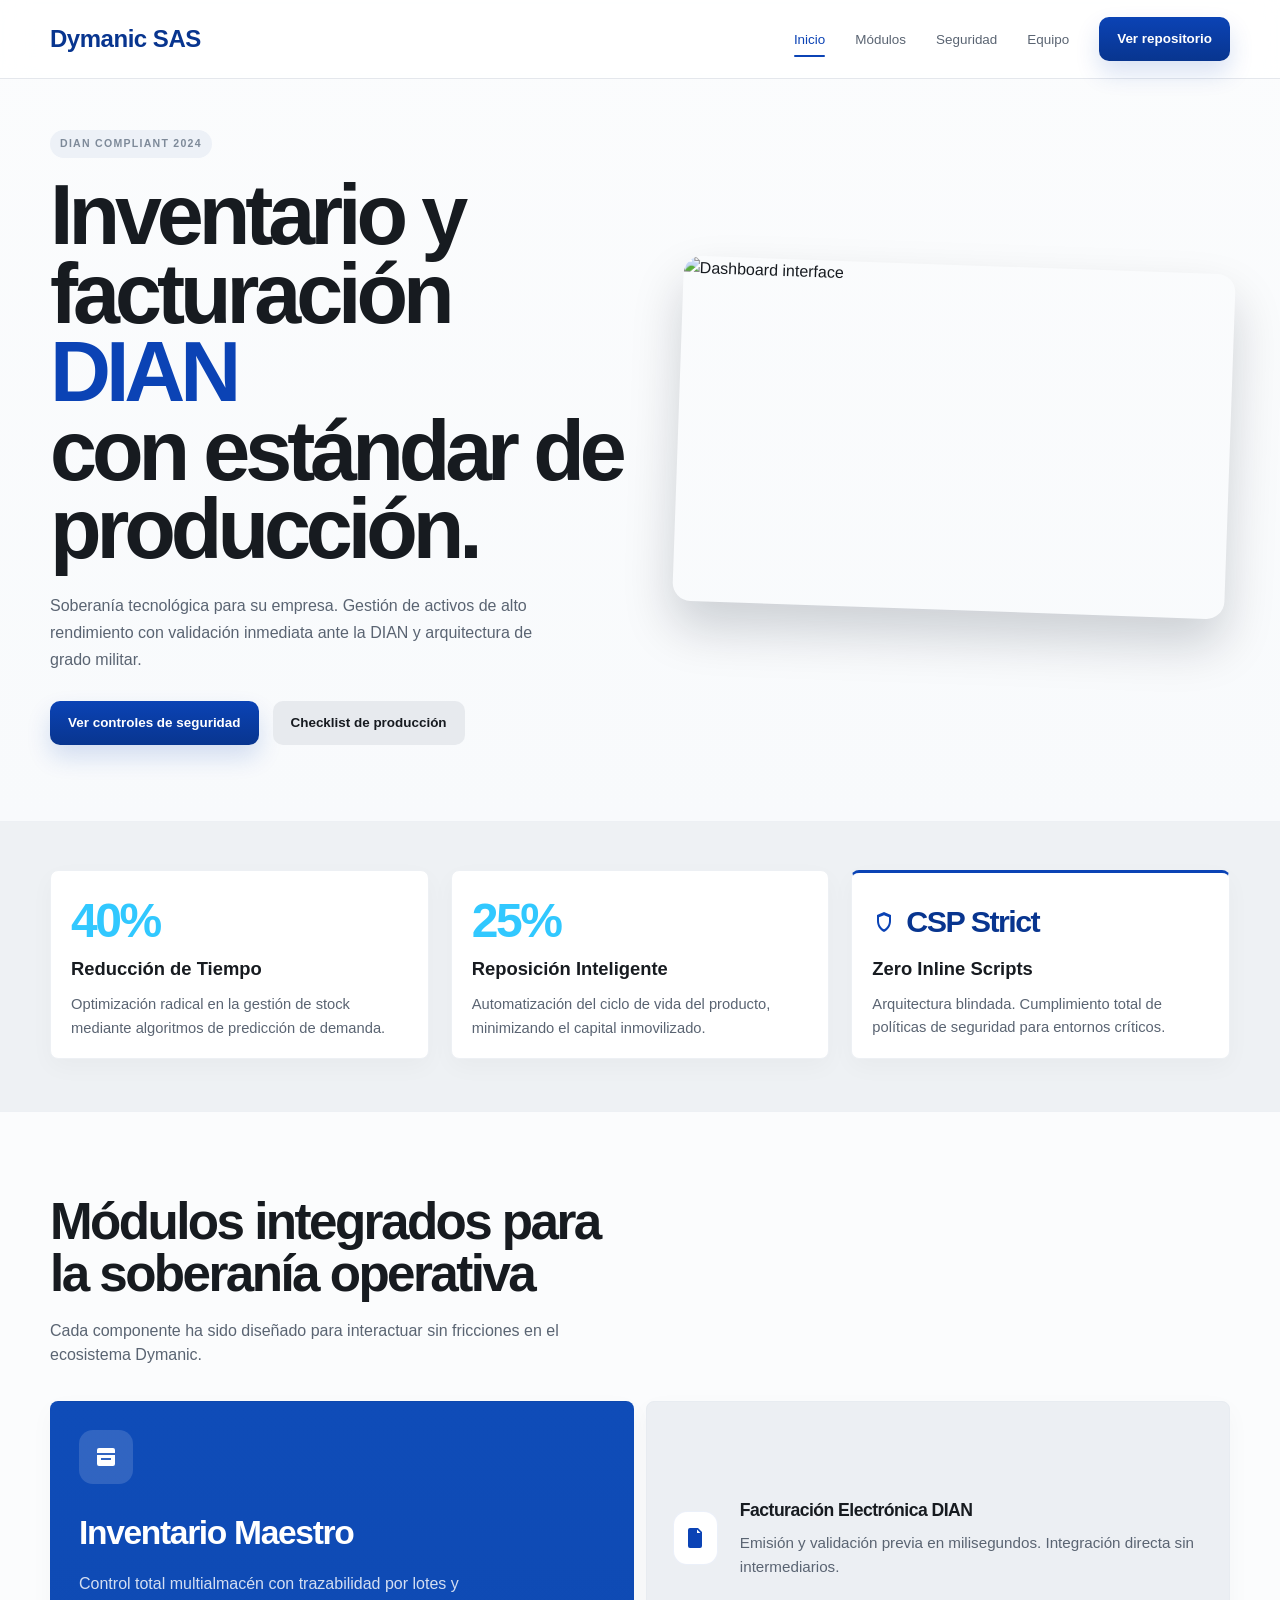
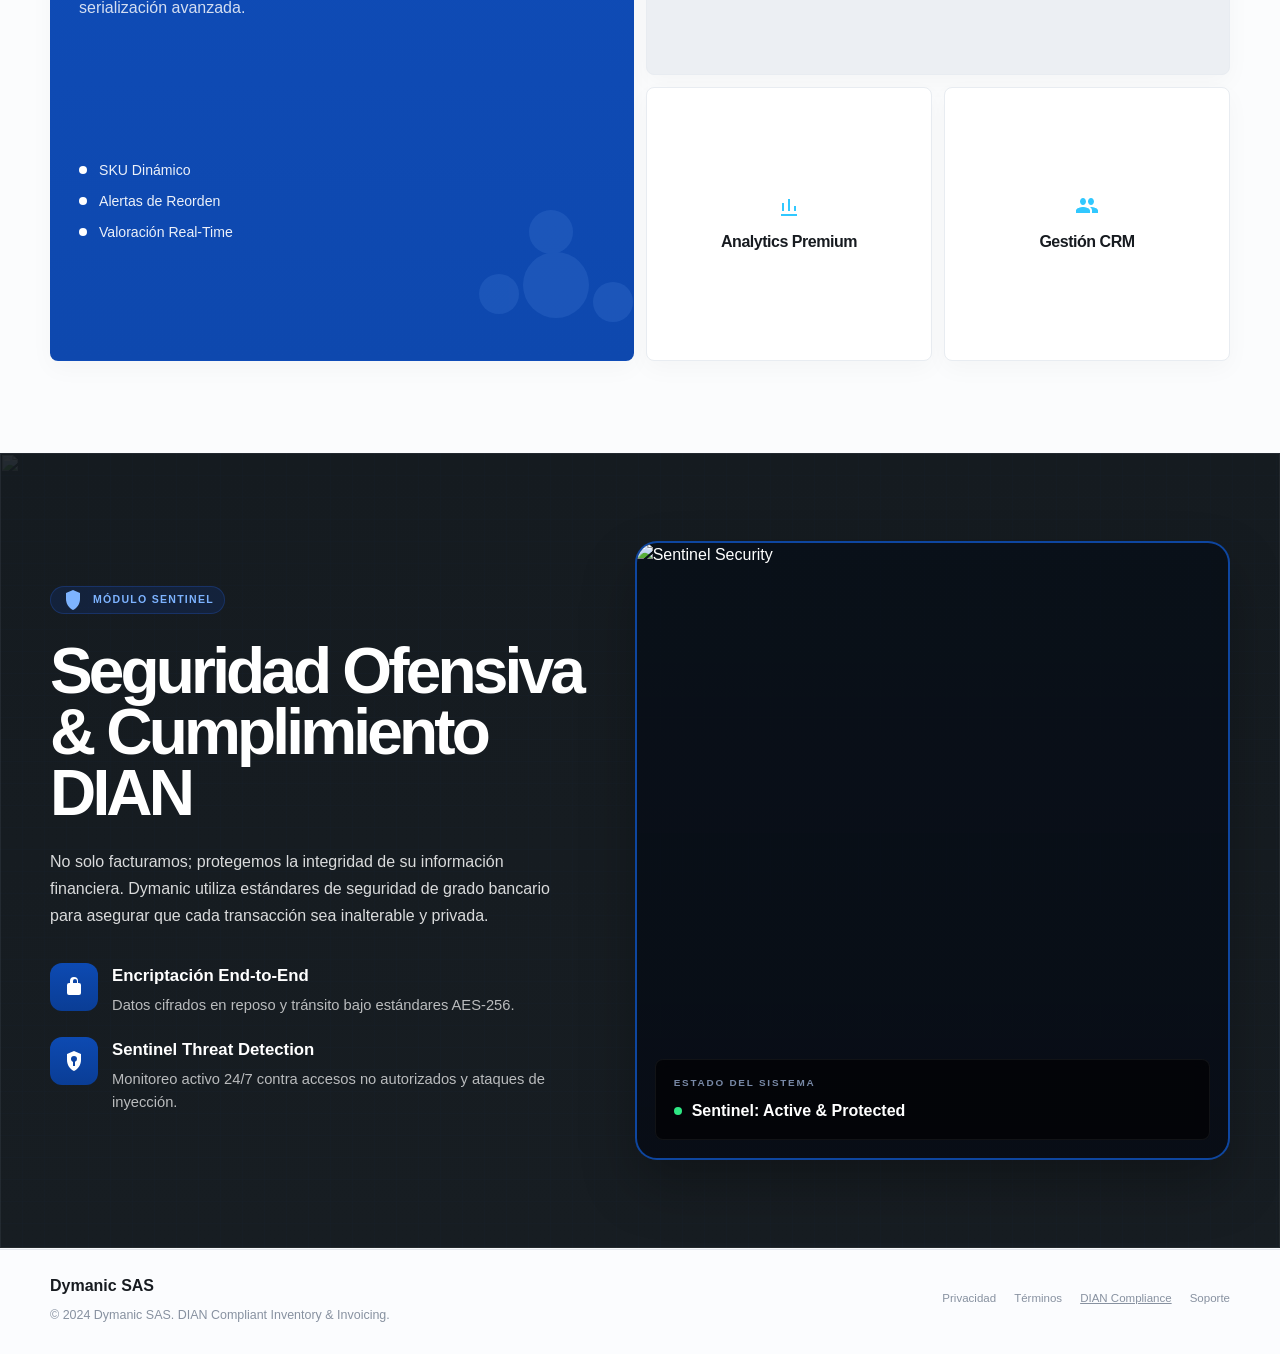
==== commit 768b7a9d: "Implement mockup-aligned landing redesign" ====
--- a/principal.html
+++ b/principal.html
@@ -4,40 +4,37 @@
   <meta charset="UTF-8" />
   <meta http-equiv="X-UA-Compatible" content="IE=edge" />
   <meta name="viewport" content="width=device-width, initial-scale=1.0" />
-  <title>Dymanic SAS | Plataforma empresarial para inventario y facturación</title>
-  <meta name="description" content="Dymanic SAS centraliza inventario, facturación electrónica DIAN y analítica con foco empresarial para pymes de Latinoamérica." />
+  <title>Dymanic SAS | Inventario y Facturación DIAN</title>
+  <meta name="description" content="Inventario y facturación DIAN con estándar de producción para una operación empresarial segura y lista para despliegue." />
   <meta name="color-scheme" content="light" />
-
-  <!-- CSP estricta sin inline JS/CSS -->
-  <meta http-equiv="Content-Security-Policy" content="default-src 'self'; script-src 'self'; style-src 'self' https://fonts.googleapis.com; img-src 'self' https://images.pexels.com https://github.com data:; font-src https://fonts.gstatic.com; connect-src 'self'; frame-ancestors 'none'; object-src 'none'; base-uri 'self'; form-action 'self'; upgrade-insecure-requests; block-all-mixed-content" />
+  <meta http-equiv="Content-Security-Policy" content="default-src 'self'; script-src 'self'; style-src 'self' https://fonts.googleapis.com; img-src 'self' https://lh3.googleusercontent.com data:; font-src https://fonts.gstatic.com; connect-src 'self'; frame-ancestors 'none'; object-src 'none'; base-uri 'self'; form-action 'self'; upgrade-insecure-requests; block-all-mixed-content" />
   <meta http-equiv="Referrer-Policy" content="strict-origin-when-cross-origin" />
   <meta http-equiv="Permissions-Policy" content="accelerometer=(), autoplay=(), camera=(), display-capture=(), geolocation=(), gyroscope=(), magnetometer=(), microphone=(), payment=(), usb=(), xr-spatial-tracking=()" />
 
   <link rel="preconnect" href="https://fonts.googleapis.com" />
   <link rel="preconnect" href="https://fonts.gstatic.com" crossorigin />
-  <link href="https://fonts.googleapis.com/css2?family=Inter:wght@400;500;600;700;800&display=swap" rel="stylesheet" />
+  <link href="https://fonts.googleapis.com/css2?family=Inter:wght@400;500;600;700;800&family=Manrope:wght@700;800&display=swap" rel="stylesheet" />
   <link rel="stylesheet" href="assets/css/main.css" />
 </head>
 <body>
   <a class="skip-link" href="#contenido">Saltar al contenido</a>
 
-  <header id="mainHeader" aria-label="Barra principal">
-    <div class="nav-wrap">
-      <a href="#inicio" class="brand" aria-label="Dymanic SAS, ir al inicio">
-        <img src="logo_dymanic.png" alt="Logo Dymanic SAS" />
-        <span>Dymanic SAS</span>
-      </a>
-
-      <button class="menu-toggle" id="menuBtn" type="button" aria-expanded="false" aria-controls="mainNav" aria-label="Abrir menú">☰</button>
+  <header class="topbar" aria-label="Barra principal">
+    <div class="container nav-row">
+      <a class="brand" href="#inicio" aria-label="Dymanic SAS, ir al inicio">Dymanic SAS</a>
+
+      <button class="menu-toggle" id="menuBtn" type="button" aria-expanded="false" aria-controls="mainNav" aria-label="Abrir menú principal">
+        Menú
+      </button>
 
       <nav id="mainNav" aria-label="Navegación principal">
-        <ul>
-          <li><a href="#inicio">Inicio</a></li>
-          <li><a href="#modulos">Módulos</a></li>
-          <li><a href="#seguridad">Seguridad</a></li>
-          <li><a href="#equipo">Equipo</a></li>
+        <ul class="nav-list">
+          <li><a class="nav-link nav-link--active" href="#inicio" aria-current="page">Inicio</a></li>
+          <li><a class="nav-link" href="#modulos">Módulos</a></li>
+          <li><a class="nav-link" href="#seguridad">Seguridad</a></li>
+          <li><a class="nav-link" href="#equipo">Equipo</a></li>
           <li>
-            <a class="btn btn-primary" href="https://github.com/camilogamboa2024/dymanic-sas-piloto" target="_blank" rel="noopener noreferrer">Ver repositorio</a>
+            <a class="repo-button" href="https://github.com/camilogamboa2024/dymanic-sas-piloto" target="_blank" rel="noopener noreferrer">Ver repositorio</a>
           </li>
         </ul>
       </nav>
@@ -45,90 +42,219 @@
   </header>
 
   <main id="contenido">
-    <section class="section hero" id="inicio">
-      <div>
-        <span class="badge">SaaS Empresarial</span>
-        <h1>Inventario y facturación DIAN con estándar de producción.</h1>
-        <p class="lead">Esta versión elimina inline CSS/JS para permitir CSP estricta, mejora mantenibilidad y deja una guía exacta para despliegue seguro en Nginx, Cloudflare y Vercel.</p>
-        <div class="hero-cta">
-          <a class="btn btn-primary" href="#seguridad">Ver controles de seguridad</a>
-          <a class="btn btn-outline" href="docs/SECURITY_PRODUCTION_CHECKLIST.md">Checklist de producción</a>
-        </div>
-        <div class="stats" aria-label="Indicadores de valor">
-          <article class="stat"><strong>40%</strong><span>Menos tiempo en gestión de stock</span></article>
-          <article class="stat"><strong>25%</strong><span>Optimización en reposición</span></article>
-          <article class="stat"><strong>CSP Strict</strong><span>Sin inline scripts ni estilos</span></article>
-        </div>
-      </div>
-
-      <aside class="hero-card" aria-label="Imagen de operación logística">
-        <img src="https://images.pexels.com/photos/3182830/pexels-photo-3182830.jpeg" alt="Equipo gestionando operación logística" loading="eager" decoding="async" />
-      </aside>
-    </section>
-
-    <section class="section" id="modulos">
-      <h2>Módulos clave de la plataforma</h2>
-      <p class="subtitle">Arquitectura visual y de contenido diseñada para comunicar valor de negocio sin sacrificar seguridad de front-end.</p>
-      <div class="grid-3">
-        <article class="panel">
-          <h3>stock_pro</h3>
-          <p>Gestión de SKU, lotes, mínimos operativos y alertas automáticas para control continuo del inventario.</p>
-        </article>
-        <article class="panel">
-          <h3>factura_lite</h3>
-          <p>Emisión y validación de facturas electrónicas con integración orientada al flujo regulatorio DIAN.</p>
-        </article>
-        <article class="panel">
-          <h3>reportes_kpi</h3>
-          <p>Tableros de rotación, ventas y márgenes para decisiones de compra basadas en datos.</p>
-        </article>
-      </div>
-    </section>
-
-    <section class="section" id="seguridad">
-      <h2>Controles de seguridad implementados</h2>
-      <p class="subtitle">Sin humo: controles aplicados en código + guía operativa para despliegue productivo.</p>
-      <div class="grid-3">
-        <article class="panel">
-          <h3>Navegador</h3>
-          <ul class="security-list">
-            <li>CSP estricta con <code>script-src 'self'</code> y sin inline.</li>
-            <li><code>Referrer-Policy</code> y <code>Permissions-Policy</code> reforzadas.</li>
-            <li>Bloqueo de mixto/inseguro y superficies de embed.</li>
-          </ul>
-        </article>
-        <article class="panel">
-          <h3>Enlaces y contenido</h3>
-          <ul class="security-list">
-            <li><code>rel="noopener noreferrer"</code> en externos con nueva pestaña.</li>
-            <li>Recursos estáticos locales para CSS y JS.</li>
-            <li>Dependencias remotas mínimas y explícitas.</li>
-          </ul>
-        </article>
-        <article class="panel">
-          <h3>QA de seguridad</h3>
-          <ul class="security-list">
-            <li>Checklist de despliegue por plataforma incluido en <code>docs/</code>.</li>
-            <li>Plan de validación con comandos concretos y criterios de salida.</li>
-            <li>Matriz de endurecimiento para operación continua.</li>
-          </ul>
-        </article>
-      </div>
-    </section>
-
-    <section class="section" id="equipo">
-      <h2>Equipo</h2>
-      <p class="subtitle">Perfiles enlazados de forma segura para revisar historial técnico y contribuciones.</p>
-      <div class="team">
-        <a class="member" href="https://github.com/camilogamboa2024" target="_blank" rel="noopener noreferrer"><img src="https://github.com/camilogamboa2024.png" alt="Foto de camilogamboa2024" loading="lazy" decoding="async" />camilogamboa2024</a>
-        <a class="member" href="https://github.com/Stiben24435-0" target="_blank" rel="noopener noreferrer"><img src="https://github.com/Stiben24435-0.png" alt="Foto de Stiben24435-0" loading="lazy" decoding="async" />Stiben24435-0</a>
-        <a class="member" href="https://github.com/CamilaU14" target="_blank" rel="noopener noreferrer"><img src="https://github.com/CamilaU14.png" alt="Foto de CamilaU14" loading="lazy" decoding="async" />CamilaU14</a>
-      </div>
-    </section>
+    <section class="hero-section" id="inicio">
+      <div class="container hero-grid">
+        <div class="hero-copy">
+          <span class="hero-badge">DIAN COMPLIANT 2024</span>
+          <h1 class="hero-title">
+            <span class="hero-line">Inventario y</span>
+            <span class="hero-line">facturación <span class="hero-highlight">DIAN</span></span>
+            <span class="hero-line">con estándar de</span>
+            <span class="hero-line">producción.</span>
+          </h1>
+          <p class="hero-description">Soberanía tecnológica para su empresa. Gestión de activos de alto rendimiento con validación inmediata ante la DIAN y arquitectura de grado militar.</p>
+
+          <div class="hero-actions">
+            <a class="primary-cta" href="#seguridad">Ver controles de seguridad</a>
+            <a class="secondary-cta" href="docs/SECURITY_PRODUCTION_CHECKLIST.md">Checklist de producción</a>
+          </div>
+        </div>
+
+        <div class="hero-visual">
+          <div class="hero-image-frame">
+            <img
+              src="https://lh3.googleusercontent.com/aida-public/[base64]"
+              alt="Dashboard interface"
+              loading="eager"
+              decoding="async"
+            />
+          </div>
+        </div>
+      </div>
+    </section>
+
+    <section class="metrics-section" aria-labelledby="metricas-title">
+      <div class="container">
+        <h2 class="sr-only" id="metricas-title">Indicadores de valor</h2>
+        <div class="metric-grid">
+          <article class="metric-card">
+            <div class="metric-value">40%</div>
+            <h3>Reducción de Tiempo</h3>
+            <p>Optimización radical en la gestión de stock mediante algoritmos de predicción de demanda.</p>
+          </article>
+
+          <article class="metric-card">
+            <div class="metric-value">25%</div>
+            <h3>Reposición Inteligente</h3>
+            <p>Automatización del ciclo de vida del producto, minimizando el capital inmovilizado.</p>
+          </article>
+
+          <article class="metric-card metric-card--security">
+            <div class="metric-security-head">
+              <svg class="metric-icon" viewBox="0 0 24 24" aria-hidden="true">
+                <path d="M12 2l7 3v6c0 4.97-3.05 9.29-7 11-3.95-1.71-7-6.03-7-11V5l7-3zm0 3.22L7 7.14v3.82c0 3.67 2.14 6.95 5 8.36 2.86-1.41 5-4.69 5-8.36V7.14l-5-1.92z" fill="currentColor"/>
+              </svg>
+              <div class="metric-security-title">CSP Strict</div>
+            </div>
+            <h3>Zero Inline Scripts</h3>
+            <p>Arquitectura blindada. Cumplimiento total de políticas de seguridad para entornos críticos.</p>
+          </article>
+        </div>
+      </div>
+    </section>
+
+    <section class="modules-section" id="modulos">
+      <div class="container">
+        <div class="section-copy">
+          <h2>Módulos integrados para la soberanía operativa</h2>
+          <p>Cada componente ha sido diseñado para interactuar sin fricciones en el ecosistema Dymanic.</p>
+        </div>
+
+        <div class="bento-grid">
+          <article class="bento-card bento-card--primary">
+            <div class="module-icon-box module-icon-box--light">
+              <svg viewBox="0 0 24 24" aria-hidden="true">
+                <path d="M5 3h14a2 2 0 0 1 2 2v3H3V5a2 2 0 0 1 2-2zm-2 7h18v9a2 2 0 0 1-2 2H5a2 2 0 0 1-2-2v-9zm4 3v2h10v-2H7z" fill="currentColor"/>
+              </svg>
+            </div>
+            <h3>Inventario Maestro</h3>
+            <p>Control total multialmacén con trazabilidad por lotes y serialización avanzada.</p>
+
+            <ul class="module-points">
+              <li>SKU Dinámico</li>
+              <li>Alertas de Reorden</li>
+              <li>Valoración Real-Time</li>
+            </ul>
+
+            <div class="hub-mark" aria-hidden="true">
+              <span class="hub-mark__core"></span>
+              <span class="hub-mark__node hub-mark__node--top"></span>
+              <span class="hub-mark__node hub-mark__node--left"></span>
+              <span class="hub-mark__node hub-mark__node--right"></span>
+            </div>
+          </article>
+
+          <article class="bento-card bento-card--wide">
+            <div class="module-icon-box">
+              <svg viewBox="0 0 24 24" aria-hidden="true">
+                <path d="M7 2h8l4 4v14a2 2 0 0 1-2 2H7a2 2 0 0 1-2-2V4a2 2 0 0 1 2-2zm7 1.5V7h3.5L14 3.5zM8 11h8v1.5H8V11zm0 3h8v1.5H8V14zm0 3h5v1.5H8V17z" fill="currentColor"/>
+              </svg>
+            </div>
+            <div>
+              <h3>Facturación Electrónica DIAN</h3>
+              <p>Emisión y validación previa en milisegundos. Integración directa sin intermediarios.</p>
+            </div>
+          </article>
+
+          <article class="bento-card bento-card--mini">
+            <svg class="mini-icon mini-icon--cyan" viewBox="0 0 24 24" aria-hidden="true">
+              <path d="M5 17h2V9H5v8zm6 0h2V5h-2v12zm6 0h2V12h-2v5zM4 20h16v2H4z" fill="currentColor"/>
+            </svg>
+            <h4>Analytics Premium</h4>
+          </article>
+
+          <article class="bento-card bento-card--mini">
+            <svg class="mini-icon mini-icon--cyan" viewBox="0 0 24 24" aria-hidden="true">
+              <path d="M16 11c1.66 0 2.99-1.57 2.99-3.5S17.66 4 16 4s-3 1.57-3 3.5S14.34 11 16 11zm-8 0c1.66 0 2.99-1.57 2.99-3.5S9.66 4 8 4 5 5.57 5 7.5 6.34 11 8 11zm0 2c-2.33 0-7 1.17-7 3.5V19h14v-2.5C15 14.17 10.33 13 8 13zm8 0c-.29 0-.62.02-.97.05 1.16.84 1.97 1.96 1.97 3.45V19h6v-2.5c0-2.33-4.67-3.5-7-3.5z" fill="currentColor"/>
+            </svg>
+            <h4>Gestión CRM</h4>
+          </article>
+        </div>
+      </div>
+    </section>
+
+    <section class="sentinel-section" id="seguridad">
+      <img
+        class="sentinel-background"
+        src="https://lh3.googleusercontent.com/aida-public/[base64]"
+        alt=""
+        aria-hidden="true"
+        loading="lazy"
+        decoding="async"
+      />
+
+      <div class="container sentinel-grid">
+        <div class="sentinel-copy">
+          <span class="sentinel-badge">
+            <svg viewBox="0 0 24 24" aria-hidden="true">
+              <path d="M12 2l7 3v6c0 4.97-3.05 9.29-7 11-3.95-1.71-7-6.03-7-11V5l7-3z" fill="currentColor"/>
+            </svg>
+            MÓDULO SENTINEL
+          </span>
+
+          <h2>
+            <span>Seguridad Ofensiva</span>
+            <span>&amp; Cumplimiento</span>
+            <span>DIAN</span>
+          </h2>
+
+          <p>No solo facturamos; protegemos la integridad de su información financiera. Dymanic utiliza estándares de seguridad de grado bancario para asegurar que cada transacción sea inalterable y privada.</p>
+
+          <div class="sentinel-features">
+            <article class="sentinel-feature">
+              <div class="feature-icon">
+                <svg viewBox="0 0 24 24" aria-hidden="true">
+                  <path d="M17 8h-1V6a4 4 0 1 0-8 0v2H7a2 2 0 0 0-2 2v8a2 2 0 0 0 2 2h10a2 2 0 0 0 2-2v-8a2 2 0 0 0-2-2zm-6 0V6a2 2 0 1 1 4 0v2h-4zm1 8.73V18h2v-1.27a2 2 0 1 0-2 0z" fill="currentColor"/>
+                </svg>
+              </div>
+              <div>
+                <h3>Encriptación End-to-End</h3>
+                <p>Datos cifrados en reposo y tránsito bajo estándares AES-256.</p>
+              </div>
+            </article>
+
+            <article class="sentinel-feature">
+              <div class="feature-icon">
+                <svg viewBox="0 0 24 24" aria-hidden="true">
+                  <path d="M12 2l7 3v6c0 4.97-3.05 9.29-7 11-3.95-1.71-7-6.03-7-11V5l7-3zm0 5a3 3 0 0 0-3 3c0 1.3.84 2.4 2 2.82V17h2v-4.18A2.99 2.99 0 0 0 15 10a3 3 0 0 0-3-3z" fill="currentColor"/>
+                </svg>
+              </div>
+              <div>
+                <h3>Sentinel Threat Detection</h3>
+                <p>Monitoreo activo 24/7 contra accesos no autorizados y ataques de inyección.</p>
+              </div>
+            </article>
+          </div>
+        </div>
+
+        <div class="sentinel-panel">
+          <div class="sentinel-image-frame">
+            <img
+              src="https://lh3.googleusercontent.com/aida-public/[base64]"
+              alt="Sentinel Security"
+              loading="lazy"
+              decoding="async"
+            />
+
+            <div class="system-status">
+              <div class="system-status__label">ESTADO DEL SISTEMA</div>
+              <div class="system-status__row">
+                <span class="status-dot" aria-hidden="true"></span>
+                <span>Sentinel: Active &amp; Protected</span>
+              </div>
+            </div>
+          </div>
+        </div>
+      </div>
+    </section>
+
+    <div id="equipo" class="anchor-target" aria-hidden="true"></div>
   </main>
 
-  <footer>
-    <div class="footer-wrap">© 2026 Dymanic SAS. Sitio corporativo con hardening de seguridad y checklist productivo.</div>
+  <footer class="site-footer">
+    <div class="container footer-row">
+      <div class="footer-copy">
+        <div class="footer-brand">Dymanic SAS</div>
+        <p>© 2024 Dymanic SAS. DIAN Compliant Inventory &amp; Invoicing.</p>
+      </div>
+
+      <div class="footer-links" aria-label="Enlaces del pie de página">
+        <a href="#inicio">Privacidad</a>
+        <a href="#inicio">Términos</a>
+        <a class="footer-link--active" href="#seguridad">DIAN Compliance</a>
+        <a href="#equipo">Soporte</a>
+      </div>
+    </div>
   </footer>
 
   <script src="assets/js/main.js" defer></script>
--- a/assets/css/main.css
+++ b/assets/css/main.css
@@ -1,290 +1,945 @@
 :root {
-  --bg: #f3f6fc;
+  --page-bg: #f7f9fb;
   --surface: #ffffff;
-  --text: #10213c;
-  --muted: #50627d;
-  --line: #d9e3f3;
-  --primary: #0a4ad1;
-  --primary-2: #326bf0;
-  --radius: 16px;
-  --shadow: 0 20px 50px rgba(16, 33, 60, 0.10);
-}
-
-* { box-sizing: border-box; margin: 0; padding: 0; }
+  --surface-muted: #f1f3f5;
+  --surface-soft: #eef1f4;
+  --surface-dark: #14191e;
+  --surface-dark-border: #0f49a8;
+  --text: #171b20;
+  --text-muted: #5a6472;
+  --text-soft: #8791a0;
+  --line: #e4e7ec;
+  --line-dark: rgba(255, 255, 255, 0.08);
+  --primary: #0b43b5;
+  --primary-strong: #08358f;
+  --cyan: #31c8ff;
+  --cyan-soft: #d8f5ff;
+  --shadow-soft: 0 18px 40px rgba(21, 31, 53, 0.06);
+  --shadow-deep: 0 26px 60px rgba(15, 24, 42, 0.14);
+  --radius-sm: 10px;
+  --radius-md: 14px;
+  --radius-lg: 22px;
+  --container: 1180px;
+  --font-heading: "Manrope", "Inter", sans-serif;
+  --font-body: "Inter", sans-serif;
+}
+
+*,
+*::before,
+*::after {
+  box-sizing: border-box;
+}
+
+html {
+  scroll-behavior: smooth;
+}
 
 body {
-  font-family: "Inter", system-ui, -apple-system, sans-serif;
+  margin: 0;
+  min-height: 100vh;
+  overflow-x: hidden;
+  background: var(--page-bg);
   color: var(--text);
-  background: radial-gradient(circle at 20% 0%, #ffffff 0%, var(--bg) 40%, #eef3fd 100%);
-  line-height: 1.6;
-}
-
-a { color: inherit; }
+  font-family: var(--font-body);
+  line-height: 1.5;
+}
+
+body.nav-open {
+  overflow: hidden;
+}
+
+img {
+  display: block;
+  max-width: 100%;
+}
+
+a {
+  color: inherit;
+  text-decoration: none;
+}
+
+button,
+input,
+textarea,
+select {
+  font: inherit;
+}
+
+.sr-only {
+  position: absolute;
+  width: 1px;
+  height: 1px;
+  padding: 0;
+  margin: -1px;
+  overflow: hidden;
+  clip: rect(0, 0, 0, 0);
+  white-space: nowrap;
+  border: 0;
+}
 
 .skip-link {
   position: absolute;
-  top: -40px;
-  left: 12px;
+  left: 16px;
+  top: -48px;
   z-index: 2000;
+  padding: 10px 14px;
+  border-radius: 999px;
   background: #111827;
-  color: #fff;
-  padding: 10px 12px;
-  border-radius: 10px;
-  text-decoration: none;
-}
-.skip-link:focus { top: 12px; }
-
-header {
-  position: sticky;
-  top: 0;
+  color: #ffffff;
+  font-weight: 700;
+  transition: top 0.2s ease;
+}
+
+.skip-link:focus {
+  top: 16px;
+}
+
+:focus-visible {
+  outline: 3px solid rgba(11, 67, 181, 0.28);
+  outline-offset: 3px;
+}
+
+.container {
+  width: min(var(--container), calc(100% - 40px));
+  margin: 0 auto;
+}
+
+.topbar {
+  position: fixed;
+  inset: 0 0 auto;
   z-index: 1000;
-  backdrop-filter: blur(8px);
-  background: rgba(255, 255, 255, 0.92);
   border-bottom: 1px solid var(--line);
-}
-
-.nav-wrap {
-  max-width: 1120px;
-  margin: 0 auto;
-  padding: 12px 20px;
+  background: rgba(255, 255, 255, 0.82);
+  backdrop-filter: blur(14px);
+}
+
+.nav-row {
   display: flex;
+  align-items: center;
   justify-content: space-between;
-  align-items: center;
-  gap: 18px;
+  gap: 24px;
+  min-height: 78px;
 }
 
 .brand {
+  color: var(--primary-strong);
+  font-size: 1.5rem;
+  font-weight: 700;
+  letter-spacing: -0.02em;
+}
+
+.nav-list {
+  display: flex;
+  align-items: center;
+  gap: 30px;
+  list-style: none;
+  margin: 0;
+  padding: 0;
+}
+
+.nav-link {
+  position: relative;
+  color: var(--text-muted);
+  font-size: 0.84rem;
+  font-weight: 500;
+}
+
+.nav-link::after {
+  content: "";
+  position: absolute;
+  left: 0;
+  right: 0;
+  bottom: -10px;
+  height: 2px;
+  border-radius: 999px;
+  background: var(--primary);
+  transform: scaleX(0);
+  transform-origin: center;
+  transition: transform 0.2s ease;
+}
+
+.nav-link:hover,
+.nav-link:focus-visible,
+.nav-link--active {
+  color: var(--primary);
+}
+
+.nav-link:hover::after,
+.nav-link:focus-visible::after,
+.nav-link--active::after {
+  transform: scaleX(1);
+}
+
+.repo-button,
+.primary-cta,
+.secondary-cta {
   display: inline-flex;
   align-items: center;
-  gap: 12px;
-  text-decoration: none;
-  font-weight: 800;
-  letter-spacing: -0.02em;
-}
-.brand img { height: 52px; width: auto; }
-
-nav ul {
-  list-style: none;
-  display: flex;
-  align-items: center;
-  gap: 18px;
-}
-
-nav a {
-  text-decoration: none;
-  color: var(--muted);
-  font-weight: 600;
-  font-size: 0.95rem;
-}
-nav a:hover,
-nav a:focus-visible { color: var(--primary); }
-
-.btn {
-  border: 1px solid transparent;
-  border-radius: 999px;
-  text-decoration: none;
+  justify-content: center;
+  min-height: 44px;
+  padding: 0 18px;
+  border-radius: var(--radius-sm);
+  font-size: 0.84rem;
   font-weight: 700;
-  font-size: 0.92rem;
-  display: inline-flex;
-  align-items: center;
-  justify-content: center;
-  padding: 10px 18px;
-  transition: all .2s ease;
-}
-
-.btn-primary {
-  color: #fff;
-  background: linear-gradient(135deg, var(--primary), var(--primary-2));
-  box-shadow: 0 12px 25px rgba(10, 74, 209, 0.25);
-}
-.btn-primary:hover { transform: translateY(-1px); }
-
-.btn-outline {
-  border-color: var(--line);
+  transition: transform 0.2s ease, box-shadow 0.2s ease, background 0.2s ease;
+}
+
+.repo-button:hover,
+.primary-cta:hover,
+.secondary-cta:hover,
+.repo-button:focus-visible,
+.primary-cta:focus-visible,
+.secondary-cta:focus-visible {
+  transform: translateY(-1px);
+}
+
+.repo-button,
+.primary-cta {
+  background: linear-gradient(180deg, var(--primary) 0%, var(--primary-strong) 100%);
+  color: #ffffff;
+  box-shadow: 0 12px 24px rgba(11, 67, 181, 0.16);
+}
+
+.secondary-cta {
+  background: #e7eaee;
   color: var(--text);
-  background: #fff;
 }
 
 .menu-toggle {
   display: none;
-  background: none;
-  border: none;
-  font-size: 1.6rem;
+  min-height: 42px;
+  padding: 0 14px;
+  border: 1px solid var(--line);
+  border-radius: var(--radius-sm);
+  background: #ffffff;
   color: var(--text);
-  cursor: pointer;
-}
-
-.section {
-  max-width: 1120px;
-  margin: 0 auto;
-  padding: 78px 20px;
-  scroll-margin-top: 90px;
-}
-
-.hero {
+  font-weight: 700;
+}
+
+.hero-section {
+  padding: 130px 0 76px;
+  background: linear-gradient(180deg, #fbfcfd 0%, #f8fafc 100%);
+}
+
+.hero-grid {
   display: grid;
-  grid-template-columns: 1.1fr 1fr;
-  gap: 24px;
-  align-items: center;
-  padding-top: 52px;
-}
-
-.badge {
-  display: inline-block;
-  font-size: 0.78rem;
-  background: #e7eefc;
+  grid-template-columns: minmax(0, 1.02fr) minmax(0, 0.98fr);
+  gap: 54px;
+  align-items: center;
+}
+
+.hero-badge {
+  display: inline-flex;
+  align-items: center;
+  min-height: 28px;
+  padding: 0 10px;
+  border-radius: 999px;
+  background: #edf1f7;
+  color: #7e8a99;
+  font-size: 0.66rem;
+  font-weight: 700;
+  letter-spacing: 0.12em;
+  text-transform: uppercase;
+}
+
+.hero-title {
+  margin: 18px 0 0;
+  font-family: var(--font-heading);
+  font-size: clamp(3rem, 6.6vw, 5.35rem);
+  font-weight: 800;
+  line-height: 0.93;
+  letter-spacing: -0.06em;
+}
+
+.hero-line {
+  display: block;
+}
+
+.hero-highlight {
   color: var(--primary);
-  padding: 6px 11px;
-  border-radius: 999px;
-  margin-bottom: 14px;
-  font-weight: 700;
-  text-transform: uppercase;
-  letter-spacing: 0.04em;
-}
-
-h1 {
-  font-size: clamp(2rem, 4vw, 3.35rem);
-  line-height: 1.14;
-  letter-spacing: -0.03em;
-  margin-bottom: 16px;
-}
-
-.lead {
-  color: var(--muted);
-  max-width: 640px;
-  margin-bottom: 24px;
-  font-size: 1.03rem;
-}
-
-.hero-cta {
+}
+
+.hero-description {
+  max-width: 500px;
+  margin: 24px 0 0;
+  color: var(--text-muted);
+  font-size: 1rem;
+  line-height: 1.68;
+}
+
+.hero-actions {
   display: flex;
   flex-wrap: wrap;
+  gap: 14px;
+  margin-top: 28px;
+}
+
+.hero-visual {
+  position: relative;
+}
+
+.hero-image-frame {
+  overflow: hidden;
+  border-radius: 18px;
+  box-shadow: 0 26px 50px rgba(8, 15, 31, 0.18);
+  transform: rotate(2deg);
+}
+
+.hero-image-frame img {
+  width: 100%;
+  aspect-ratio: 16 / 10;
+  object-fit: cover;
+}
+
+.metrics-section {
+  padding: 48px 0 52px;
+  background: var(--surface-soft);
+  border-top: 1px solid #edf0f4;
+  border-bottom: 1px solid #edf0f4;
+}
+
+.metric-grid {
+  display: grid;
+  grid-template-columns: repeat(3, minmax(0, 1fr));
+  gap: 22px;
+}
+
+.metric-card {
+  min-height: 170px;
+  padding: 26px 20px 18px;
+  border: 1px solid #edf0f4;
+  border-radius: 8px;
+  background: var(--surface);
+  box-shadow: 0 8px 24px rgba(15, 23, 42, 0.03);
+}
+
+.metric-value {
+  color: var(--cyan);
+  font-family: var(--font-heading);
+  font-size: 3rem;
+  font-weight: 800;
+  line-height: 1;
+  letter-spacing: -0.05em;
+}
+
+.metric-card h3 {
+  margin: 10px 0 0;
+  font-size: 1.15rem;
+  font-weight: 700;
+}
+
+.metric-card p {
+  margin: 10px 0 0;
+  color: var(--text-muted);
+  font-size: 0.92rem;
+  line-height: 1.6;
+}
+
+.metric-card--security {
+  border-top: 3px solid var(--primary);
+}
+
+.metric-security-head {
+  display: flex;
+  align-items: center;
   gap: 10px;
-  margin-bottom: 24px;
-}
-
-.stats {
+}
+
+.metric-icon {
+  width: 24px;
+  height: 24px;
+  color: var(--primary);
+}
+
+.metric-security-title {
+  color: var(--primary-strong);
+  font-family: var(--font-heading);
+  font-size: 1.9rem;
+  font-weight: 800;
+  letter-spacing: -0.05em;
+}
+
+.modules-section {
+  padding: 84px 0 92px;
+  background: #fbfcfd;
+}
+
+.section-copy {
+  max-width: 560px;
+  margin-bottom: 34px;
+}
+
+.section-copy h2 {
+  margin: 0;
+  font-family: var(--font-heading);
+  font-size: clamp(2.4rem, 4vw, 3.2rem);
+  font-weight: 800;
+  line-height: 1.02;
+  letter-spacing: -0.05em;
+}
+
+.section-copy p {
+  margin: 18px 0 0;
+  color: var(--text-muted);
+  font-size: 1rem;
+}
+
+.bento-grid {
   display: grid;
-  grid-template-columns: repeat(3, minmax(120px, 1fr));
+  grid-template-columns: repeat(4, minmax(0, 1fr));
+  grid-template-rows: 1fr 1fr;
   gap: 12px;
-}
-
-.stat {
+  min-height: 560px;
+}
+
+.bento-card {
+  position: relative;
+  overflow: hidden;
+  border: 1px solid #e8ecf1;
+  border-radius: 8px;
   background: var(--surface);
-  border: 1px solid var(--line);
+  box-shadow: 0 8px 24px rgba(15, 23, 42, 0.03);
+}
+
+.bento-card--primary {
+  grid-column: span 2;
+  grid-row: span 2;
+  padding: 28px 28px 24px;
+  background: linear-gradient(180deg, #0f4cb8 0%, #0e48ae 100%);
+  color: #ffffff;
+  border-color: transparent;
+}
+
+.bento-card--wide {
+  grid-column: span 2;
+  display: flex;
+  align-items: center;
+  gap: 22px;
+  padding: 26px;
+  background: #eceff3;
+}
+
+.bento-card--mini {
+  display: flex;
+  flex-direction: column;
+  align-items: center;
+  justify-content: center;
+  gap: 12px;
+  background: #ffffff;
+}
+
+.module-icon-box {
+  display: inline-flex;
+  align-items: center;
+  justify-content: center;
+  width: 54px;
+  height: 54px;
   border-radius: 14px;
-  padding: 14px;
-  box-shadow: var(--shadow);
-}
-.stat strong {
+  background: #ffffff;
+  color: var(--primary);
+  box-shadow: inset 0 0 0 1px rgba(11, 67, 181, 0.08);
+}
+
+.module-icon-box--light {
+  background: rgba(255, 255, 255, 0.14);
+  color: #ffffff;
+  box-shadow: none;
+}
+
+.module-icon-box svg,
+.mini-icon,
+.sentinel-badge svg,
+.feature-icon svg {
+  width: 24px;
+  height: 24px;
+}
+
+.bento-card--primary h3 {
+  margin: 24px 0 0;
+  font-family: var(--font-heading);
+  font-size: 2.1rem;
+  font-weight: 800;
+  letter-spacing: -0.04em;
+}
+
+.bento-card--primary p {
+  max-width: 420px;
+  margin: 14px 0 0;
+  color: rgba(255, 255, 255, 0.82);
+  font-size: 1rem;
+}
+
+.module-points {
+  display: grid;
+  gap: 10px;
+  margin: 140px 0 0;
+  padding: 0;
+  list-style: none;
+}
+
+.module-points li {
+  position: relative;
+  padding-left: 20px;
+  color: rgba(255, 255, 255, 0.92);
+  font-size: 0.88rem;
+  font-weight: 500;
+}
+
+.module-points li::before {
+  content: "";
+  position: absolute;
+  left: 0;
+  top: 0.7em;
+  width: 8px;
+  height: 8px;
+  border-radius: 50%;
+  background: #ffffff;
+  transform: translateY(-50%);
+}
+
+.hub-mark {
+  position: absolute;
+  right: -8px;
+  bottom: -10px;
+  width: 170px;
+  height: 170px;
+  opacity: 0.12;
+}
+
+.hub-mark__core,
+.hub-mark__node {
+  position: absolute;
+  border-radius: 50%;
+  background: #7eb6ff;
+}
+
+.hub-mark__core {
+  inset: 52px;
+}
+
+.hub-mark__node--top {
+  top: 10px;
+  left: 58px;
+  width: 44px;
+  height: 44px;
+}
+
+.hub-mark__node--left {
+  top: 74px;
+  left: 8px;
+  width: 40px;
+  height: 40px;
+}
+
+.hub-mark__node--right {
+  top: 82px;
+  right: 8px;
+  width: 40px;
+  height: 40px;
+}
+
+.bento-card--wide h3,
+.bento-card--mini h4 {
+  margin: 0;
+  font-family: var(--font-heading);
+  font-weight: 700;
+  letter-spacing: -0.03em;
+}
+
+.bento-card--wide h3 {
+  font-size: 1.1rem;
+}
+
+.bento-card--wide p {
+  margin: 8px 0 0;
+  color: var(--text-muted);
+  font-size: 0.95rem;
+  line-height: 1.55;
+}
+
+.bento-card--mini h4 {
+  font-size: 1rem;
+  text-align: center;
+}
+
+.mini-icon--cyan {
+  color: var(--cyan);
+}
+
+.sentinel-section {
+  position: relative;
+  overflow: hidden;
+  padding: 88px 0;
+  background: linear-gradient(180deg, #151b20 0%, #171d22 100%);
+  color: #ffffff;
+}
+
+.sentinel-background {
+  position: absolute;
+  inset: 0;
+  width: 100%;
+  height: 100%;
+  object-fit: cover;
+  opacity: 0.08;
+  pointer-events: none;
+}
+
+.sentinel-section::after {
+  content: "";
+  position: absolute;
+  inset: 0;
+  background-image:
+    linear-gradient(rgba(59, 130, 246, 0.06) 1px, transparent 1px),
+    linear-gradient(90deg, rgba(59, 130, 246, 0.06) 1px, transparent 1px);
+  background-size: 22px 22px;
+  opacity: 0.25;
+  pointer-events: none;
+}
+
+.sentinel-grid {
+  position: relative;
+  z-index: 1;
+  display: grid;
+  grid-template-columns: minmax(0, 0.95fr) minmax(0, 1.05fr);
+  gap: 46px;
+  align-items: center;
+}
+
+.sentinel-badge {
+  display: inline-flex;
+  align-items: center;
+  gap: 8px;
+  min-height: 28px;
+  padding: 0 10px;
+  border-radius: 999px;
+  background: rgba(11, 67, 181, 0.18);
+  border: 1px solid rgba(44, 112, 255, 0.22);
+  color: #7db3ff;
+  font-size: 0.66rem;
+  font-weight: 800;
+  letter-spacing: 0.12em;
+  text-transform: uppercase;
+}
+
+.sentinel-copy h2 {
+  margin: 22px 0 0;
+  font-family: var(--font-heading);
+  font-size: clamp(3rem, 5vw, 4.8rem);
+  font-weight: 800;
+  line-height: 0.95;
+  letter-spacing: -0.06em;
+}
+
+.sentinel-copy h2 span {
   display: block;
-  font-size: 1.08rem;
-  margin-bottom: 4px;
+}
+
+.sentinel-copy p {
+  max-width: 520px;
+  margin: 24px 0 0;
+  color: rgba(255, 255, 255, 0.84);
+  font-size: 1rem;
+  line-height: 1.7;
+}
+
+.sentinel-features {
+  display: grid;
+  gap: 20px;
+  margin-top: 34px;
+}
+
+.sentinel-feature {
+  display: flex;
+  gap: 14px;
+  align-items: flex-start;
+}
+
+.feature-icon {
+  display: inline-flex;
+  align-items: center;
+  justify-content: center;
+  flex: 0 0 48px;
+  width: 48px;
+  height: 48px;
+  border-radius: 12px;
+  background: linear-gradient(180deg, #0d4ab2 0%, #0a3d95 100%);
+  color: #ffffff;
+}
+
+.sentinel-feature h3 {
+  margin: 0;
+  font-size: 1.05rem;
+  font-weight: 700;
+}
+
+.sentinel-feature p {
+  margin: 6px 0 0;
+  color: rgba(255, 255, 255, 0.7);
+  font-size: 0.92rem;
+  line-height: 1.55;
+}
+
+.sentinel-panel {
+  position: relative;
+}
+
+.sentinel-image-frame {
+  position: relative;
+  overflow: hidden;
+  border: 2px solid rgba(16, 81, 185, 0.85);
+  border-radius: 22px;
+  background: linear-gradient(180deg, rgba(8, 15, 24, 0.88) 0%, rgba(8, 13, 22, 0.95) 100%);
+  box-shadow: 0 26px 54px rgba(0, 0, 0, 0.26);
+}
+
+.sentinel-image-frame img {
+  width: 100%;
+  aspect-ratio: 1 / 1.04;
+  object-fit: cover;
+}
+
+.system-status {
+  position: absolute;
+  left: 18px;
+  right: 18px;
+  bottom: 18px;
+  padding: 16px 18px;
+  border: 1px solid rgba(255, 255, 255, 0.06);
+  border-radius: 8px;
+  background: rgba(0, 0, 0, 0.62);
+  backdrop-filter: blur(6px);
+}
+
+.system-status__label {
+  color: rgba(186, 211, 255, 0.64);
+  font-size: 0.62rem;
+  font-weight: 800;
+  letter-spacing: 0.18em;
+  text-transform: uppercase;
+}
+
+.system-status__row {
+  display: flex;
+  align-items: center;
+  gap: 10px;
+  margin-top: 8px;
+  font-size: 1rem;
+  font-weight: 700;
+}
+
+.status-dot {
+  width: 8px;
+  height: 8px;
+  border-radius: 50%;
+  background: #2ee783;
+}
+
+.anchor-target {
+  height: 1px;
+}
+
+.site-footer {
+  border-top: 1px solid var(--line);
+  background: #fbfcfe;
+}
+
+.footer-row {
+  display: flex;
+  align-items: center;
+  justify-content: space-between;
+  gap: 24px;
+  padding: 24px 0 30px;
+}
+
+.footer-brand {
+  color: var(--text);
+  font-size: 1rem;
+  font-weight: 700;
+}
+
+.footer-copy p {
+  margin: 8px 0 0;
+  color: var(--text-soft);
+  font-size: 0.78rem;
+}
+
+.footer-links {
+  display: flex;
+  align-items: center;
+  gap: 18px;
+}
+
+.footer-links a {
+  color: var(--text-soft);
+  font-size: 0.72rem;
+  font-weight: 500;
+}
+
+.footer-link--active {
   color: var(--primary);
-}
-
-.hero-card {
-  background: var(--surface);
-  border: 1px solid var(--line);
-  border-radius: var(--radius);
-  padding: 14px;
-  box-shadow: var(--shadow);
-}
-.hero-card img {
-  width: 100%;
-  border-radius: 12px;
-  max-height: 390px;
-  object-fit: cover;
-}
-
-h2 {
-  font-size: clamp(1.55rem, 2.8vw, 2.2rem);
-  line-height: 1.2;
-  letter-spacing: -0.02em;
-  margin-bottom: 12px;
-}
-
-.subtitle {
-  color: var(--muted);
-  margin-bottom: 30px;
-  max-width: 760px;
-}
-
-.grid-3 {
-  display: grid;
-  grid-template-columns: repeat(auto-fit, minmax(240px, 1fr));
-  gap: 16px;
-}
-
-.panel {
-  background: var(--surface);
-  border: 1px solid var(--line);
-  border-radius: var(--radius);
-  padding: 18px;
-  box-shadow: var(--shadow);
-}
-
-.panel h3 {
-  margin-bottom: 6px;
-  color: var(--primary);
-  font-size: 1.02rem;
-  letter-spacing: -0.01em;
-}
-
-.panel p,
-.panel li {
-  color: var(--muted);
-  font-size: 0.95rem;
-}
-
-.security-list { padding-left: 1.1rem; }
-.security-list li + li { margin-top: 8px; }
-
-.team { display: flex; flex-wrap: wrap; gap: 12px; }
-.member {
-  background: var(--surface);
-  border: 1px solid var(--line);
-  border-radius: 12px;
-  padding: 8px 11px;
-  display: inline-flex;
-  align-items: center;
-  gap: 8px;
-  text-decoration: none;
-  font-weight: 600;
-}
-.member img { width: 32px; height: 32px; border-radius: 50%; }
-
-footer {
-  margin-top: 24px;
-  border-top: 1px solid var(--line);
-  background: #f7faff;
-}
-.footer-wrap {
-  max-width: 1120px;
-  margin: 0 auto;
-  padding: 18px 20px 30px;
-  color: var(--muted);
-  font-size: 0.92rem;
-}
-
-@media (max-width: 900px) {
-  .hero { grid-template-columns: 1fr; }
-  .hero-card { order: -1; }
-  .stats { grid-template-columns: 1fr; }
-}
-
-@media (max-width: 760px) {
-  .menu-toggle { display: block; }
+  text-decoration: underline;
+}
+
+@media (max-width: 1100px) {
+  .hero-grid,
+  .sentinel-grid {
+    grid-template-columns: 1fr;
+  }
+
+  .hero-image-frame {
+    max-width: 680px;
+    margin-inline: auto;
+  }
+
+  .metric-grid {
+    grid-template-columns: 1fr;
+  }
+
+  .bento-grid {
+    grid-template-columns: repeat(2, minmax(0, 1fr));
+    grid-template-rows: auto;
+    min-height: 0;
+  }
+
+  .bento-card--primary,
+  .bento-card--wide {
+    grid-column: span 2;
+  }
+
+  .module-points {
+    margin-top: 90px;
+  }
+
+  .sentinel-image-frame {
+    max-width: 620px;
+    margin-inline: auto;
+  }
+}
+
+@media (max-width: 860px) {
+  .container {
+    width: min(var(--container), calc(100% - 28px));
+  }
+
+  .topbar {
+    background: rgba(255, 255, 255, 0.92);
+  }
+
+  .nav-row {
+    min-height: 70px;
+  }
+
+  .menu-toggle {
+    display: inline-flex;
+    align-items: center;
+    justify-content: center;
+  }
+
   nav {
     position: fixed;
-    inset: 0 0 0 35%;
+    inset: 70px 0 auto auto;
+    width: min(320px, calc(100% - 28px));
+    padding: 18px;
+    border: 1px solid var(--line);
+    border-radius: 12px;
     background: rgba(255, 255, 255, 0.98);
-    backdrop-filter: blur(6px);
-    transform: translateX(100%);
-    transition: transform .25s ease;
-    border-left: 1px solid var(--line);
-    padding: 84px 22px 22px;
-  }
-  nav.open { transform: translateX(0); }
-  nav ul { flex-direction: column; align-items: flex-start; }
-}
+    box-shadow: var(--shadow-deep);
+    transform: translateY(-12px);
+    opacity: 0;
+    pointer-events: none;
+    transition: opacity 0.2s ease, transform 0.2s ease;
+  }
+
+  nav.open {
+    transform: translateY(0);
+    opacity: 1;
+    pointer-events: auto;
+  }
+
+  .nav-list {
+    flex-direction: column;
+    align-items: stretch;
+    gap: 14px;
+  }
+
+  .repo-button {
+    width: 100%;
+  }
+
+  .hero-section {
+    padding-top: 112px;
+  }
+
+  .hero-title,
+  .sentinel-copy h2 {
+    font-size: clamp(2.8rem, 11vw, 4.4rem);
+  }
+
+  .hero-actions {
+    flex-direction: column;
+    align-items: stretch;
+  }
+
+  .primary-cta,
+  .secondary-cta {
+    width: 100%;
+  }
+
+  .bento-grid {
+    grid-template-columns: 1fr;
+  }
+
+  .bento-card--primary,
+  .bento-card--wide {
+    grid-column: span 1;
+  }
+
+  .footer-row {
+    flex-direction: column;
+    align-items: flex-start;
+  }
+
+  .footer-links {
+    flex-wrap: wrap;
+  }
+}
+
+@media (max-width: 560px) {
+  .hero-description,
+  .section-copy p,
+  .sentinel-copy p {
+    font-size: 0.95rem;
+  }
+
+  .metric-card,
+  .bento-card--primary,
+  .bento-card--wide,
+  .bento-card--mini {
+    padding-inline: 18px;
+  }
+
+  .metric-security-title {
+    font-size: 1.6rem;
+  }
+
+  .module-points {
+    margin-top: 60px;
+  }
+
+  .sentinel-feature {
+    flex-direction: column;
+  }
+}
+
+@media (prefers-reduced-motion: reduce) {
+  html {
+    scroll-behavior: auto;
+  }
+
+  *,
+  *::before,
+  *::after {
+    transition: none !important;
+    animation: none !important;
+  }
+}
